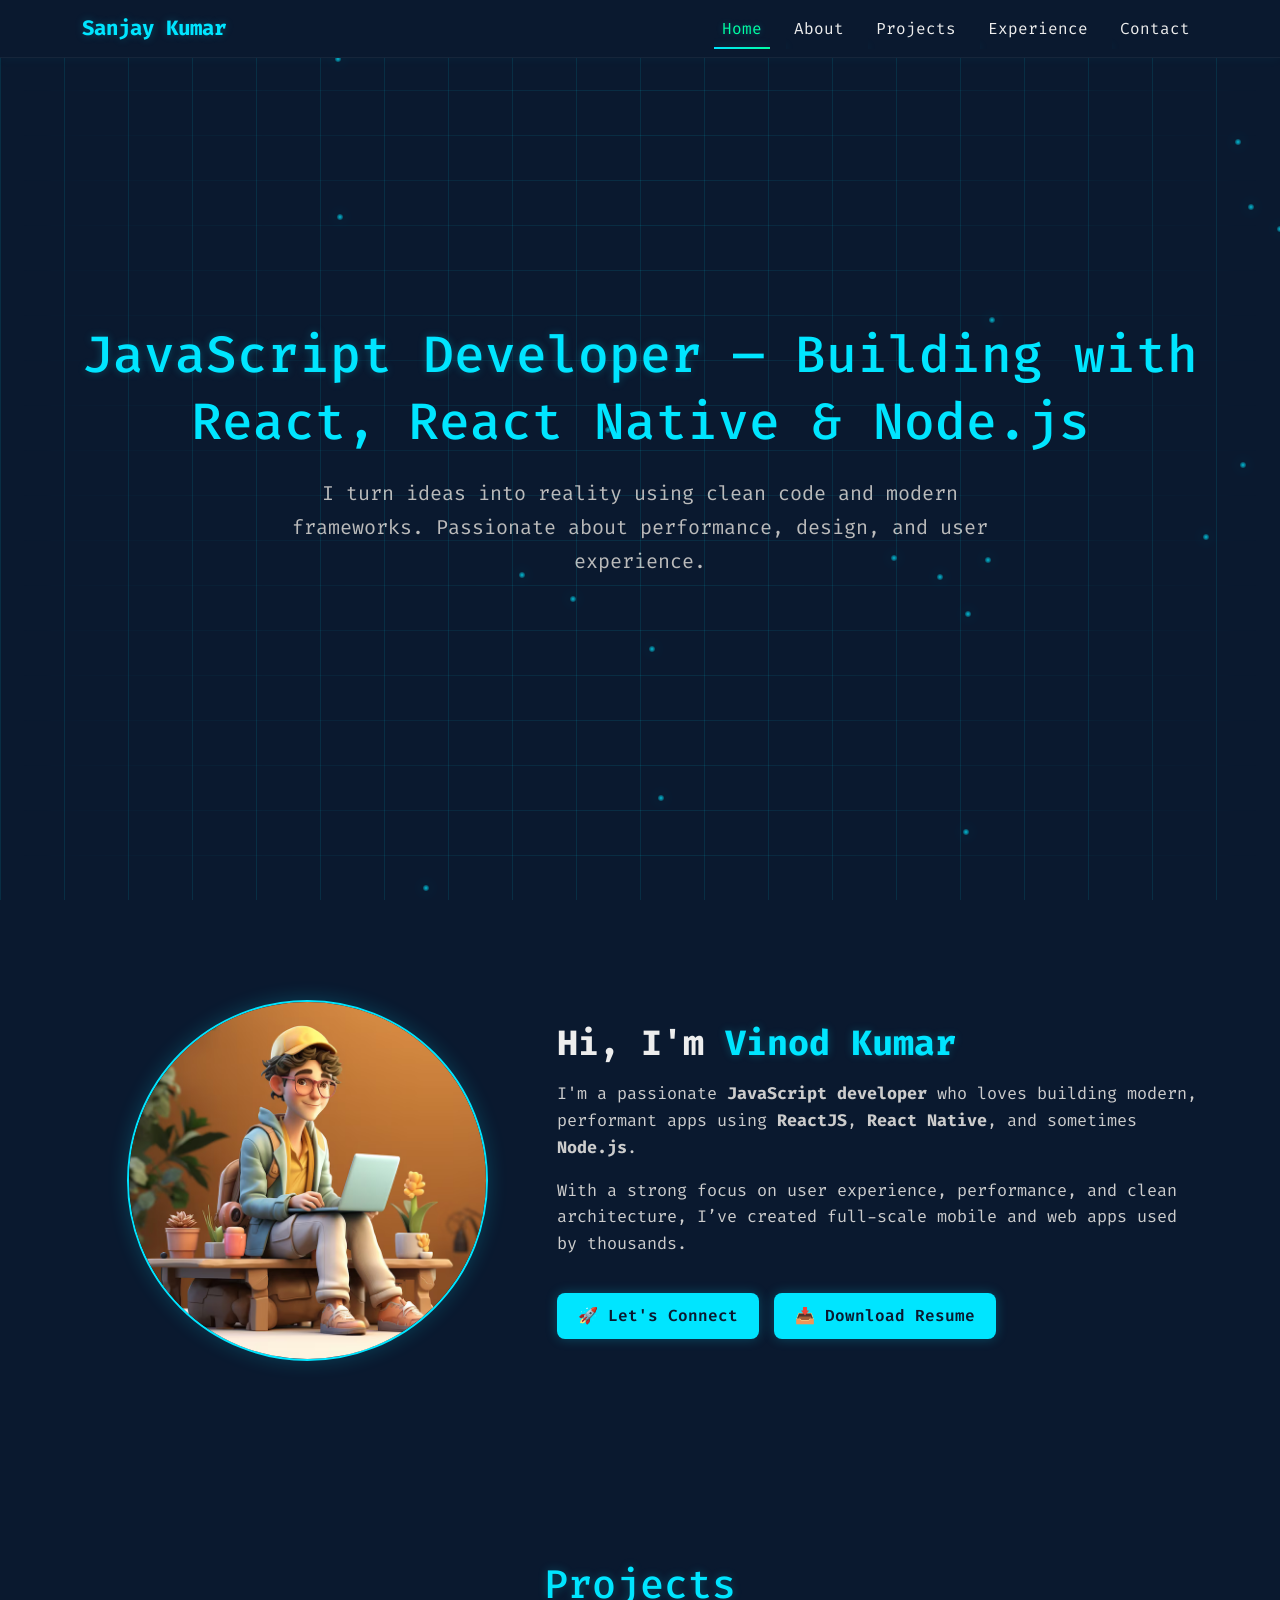
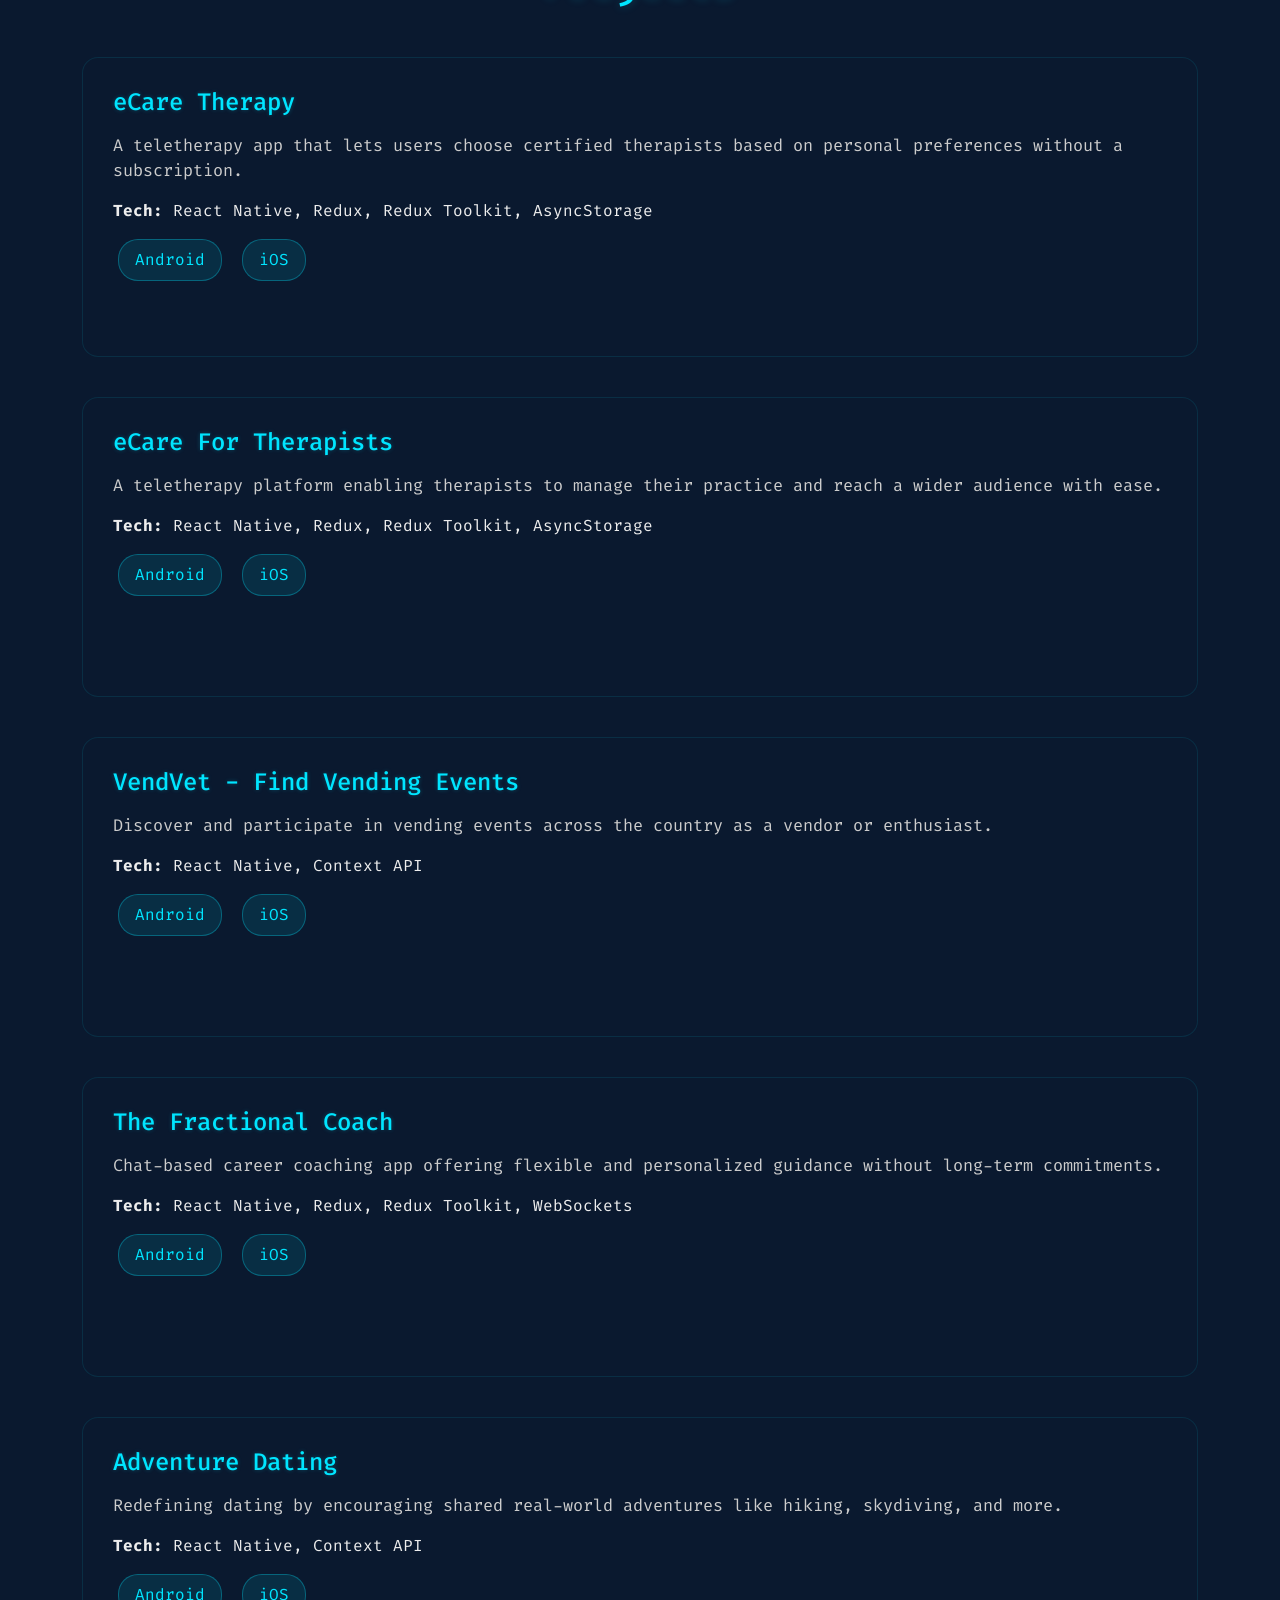
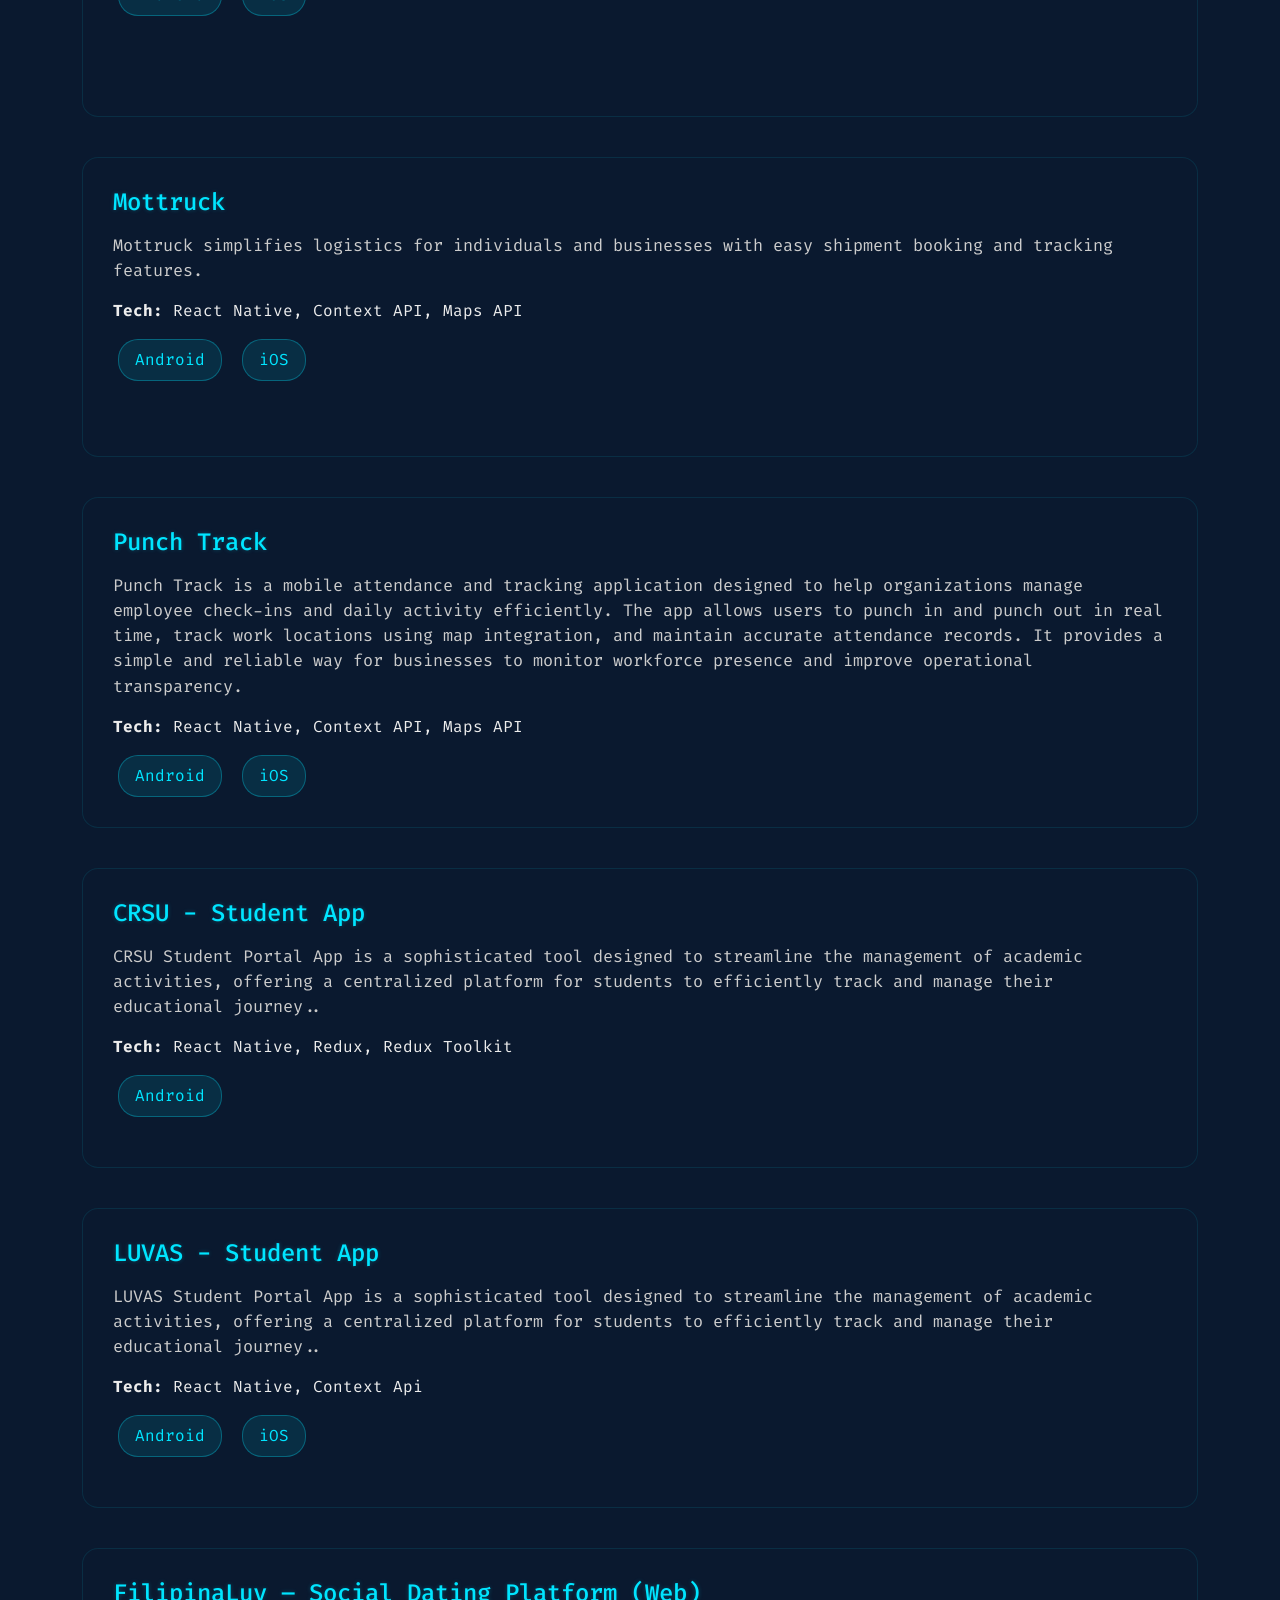
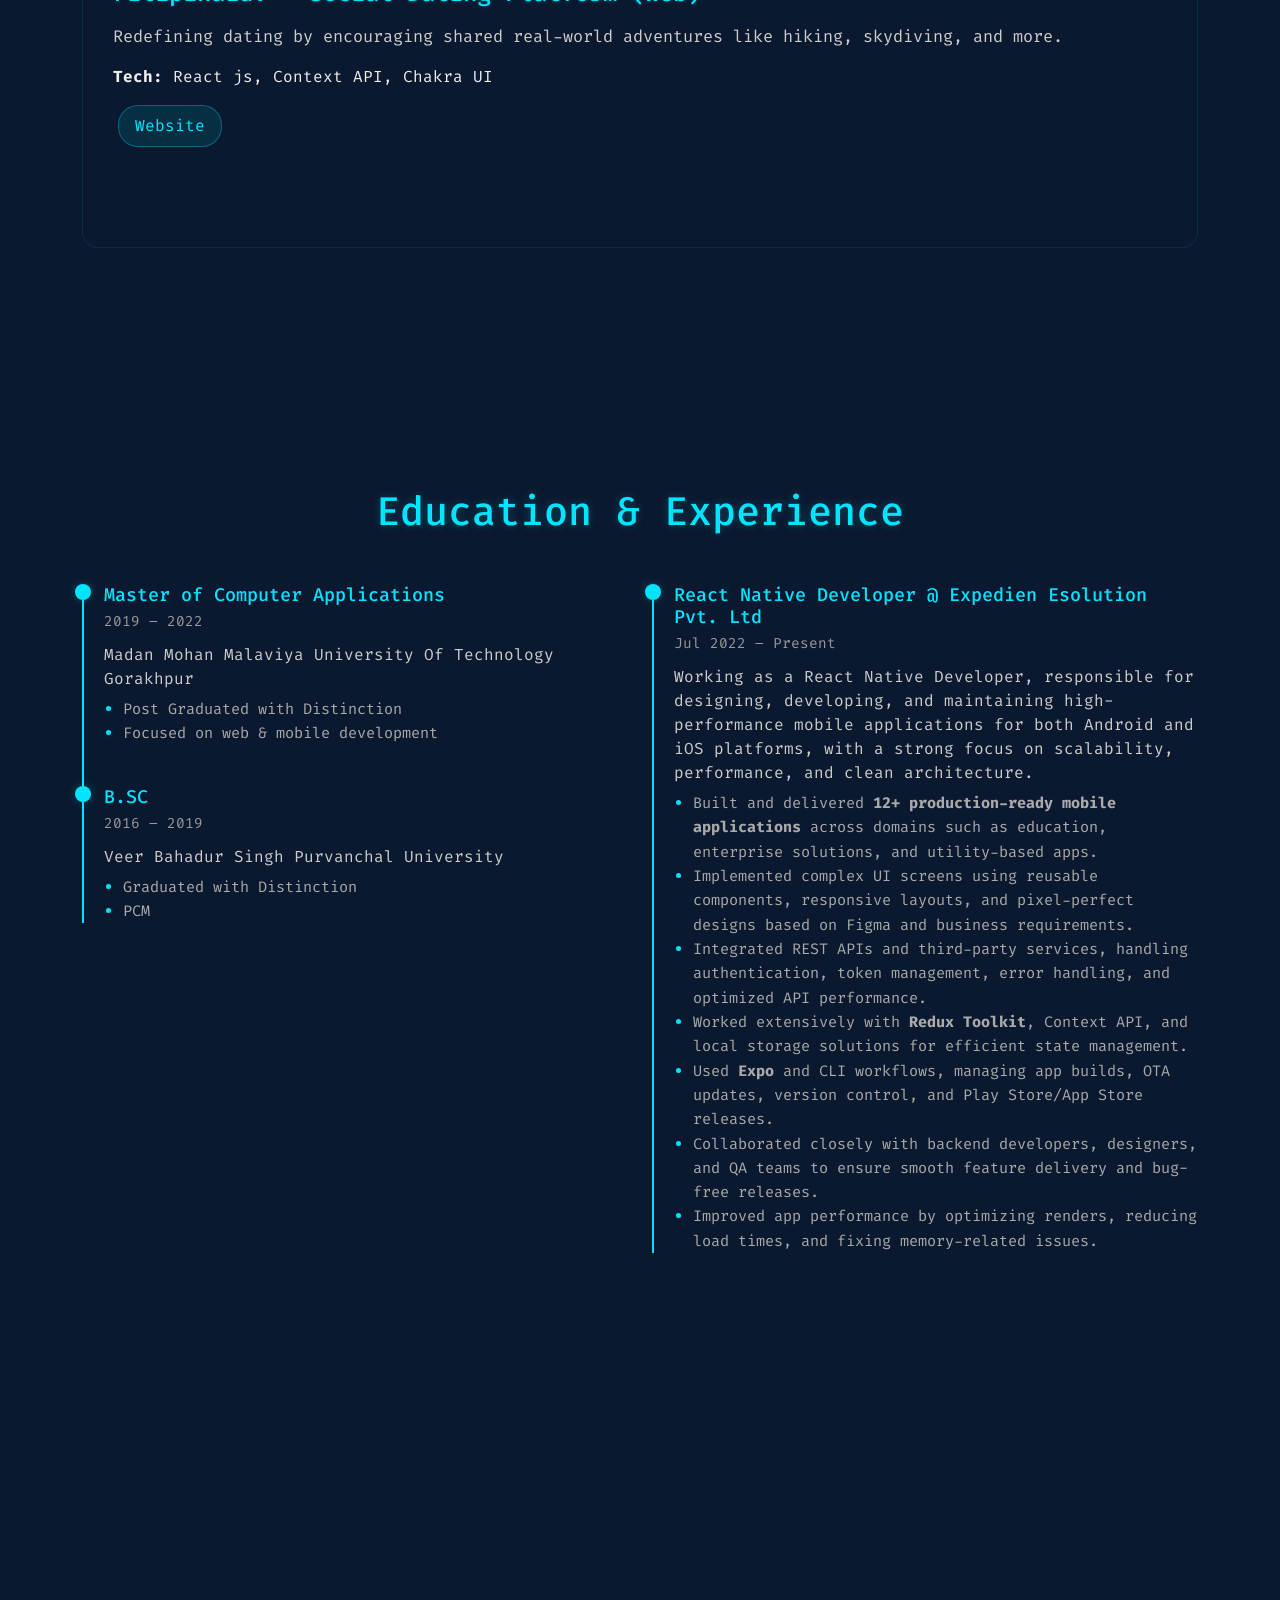
==== index-1.html @ 2fcaf702 "First Push" ====
<!DOCTYPE html>
<html lang="en">
  <head>
    <meta charset="UTF-8" />
    <meta name="viewport" content="width=device-width, initial-scale=1.0" />
    <title>Sanjay Kumar - JavaScript Developer</title>
    <link
      href="https://fonts.googleapis.com/css2?family=Fira+Code:wght@400;500;700&display=swap"
      rel="stylesheet"
    />
    <link
      rel="stylesheet"
      href="https://cdn.jsdelivr.net/npm/bootstrap-icons@1.10.5/font/bootstrap-icons.css"
    />

    <link
    href="https://cdn.jsdelivr.net/npm/bootstrap@5.3.7/dist/css/bootstrap.min.css"
    rel="stylesheet" " />
    <link rel="stylesheet" href="app.css" />
  </head>
  <body>
    <nav class="navbar fixed-top navbar-expand-lg custom-navbar">
      <div class="container">
        <a class="navbar-brand text-primary-glow" href="#home">Sanjay Kumar</a>
        <button
          class="navbar-toggler"
          type="button"
          data-bs-toggle="collapse"
          data-bs-target="#websiteNavigation"
          aria-controls="websiteNavigation"
          aria-expanded="false"
          aria-label="Toggle navigation"
        >
          <span class="navbar-toggler-icon"></span>
        </button>
        <div class="collapse navbar-collapse" id="websiteNavigation">
          <ul class="navbar-nav ms-auto mb-2 mb-lg-0">
            <li class="nav-item">
              <a class="nav-link active" href="#home">Home</a>
            </li>
            <li class="nav-item">
              <a class="nav-link" href="#about">About</a>
            </li>
            <li class="nav-item">
              <a class="nav-link" href="#projects">Projects</a>
            </li>
            <li class="nav-item">
              <a class="nav-link" href="#experience">Experience</a>
            </li>
            <li class="nav-item">
              <a class="nav-link" href="#contact">Contact</a>
            </li>
          </ul>
        </div>
      </div>
    </nav>

    <!-- Hero Section -->
    <section class="heroSection animate-on-scroll" id="home">
      <div class="container text-center">
        <h1>
          <span class="highlight glow-on-hover">JavaScript Developer</span> —
          Building with React, React Native & Node.js
        </h1>
        <p class="animate-on-scroll">
          I turn ideas into reality using clean code and modern frameworks.
          Passionate about performance, design, and user experience.
        </p>
      </div>
    </section>

    <section class="aboutSection animate-on-scroll" id="about">
      <div class="container">
        <div class="row align-items-center">
          <!-- Left: Image -->
          <div class="col-md-5 mb-4 mb-md-0">
            <div class="about-img-wrapper">
              <img
                src="assets/aboutPic.png"
                alt="Mohd Suhel"
                class="about-img glow-on-hover"
              />
            </div>
          </div>

          <!-- Right: Bio -->
          <div class="col-md-7">
            <h2 class="about-heading animate-on-scroll">
              Hi, I'm <span class="highlight glow-on-hover">Vinod Kumar</span>
            </h2>
            <p class="about-text animate-on-scroll">
              I'm a passionate <strong>JavaScript developer</strong> who loves
              building modern, performant apps using <strong>ReactJS</strong>,
              <strong>React Native</strong>, and sometimes
              <strong>Node.js</strong>.
            </p>
            <p class="about-text">
              With a strong focus on user experience, performance, and clean
              architecture, I’ve created full-scale mobile and web apps used by
              thousands.
            </p>
            <div class="about-buttons">
              <a
                href="https://www.linkedin.com/in/sanjay-kumar-3ab6321aa/"
                target="_blank"
                class="btn about-btn glow-on-hover"
                >🚀 Let's Connect</a
              >
              <a
                href="#"
                id="downloadResumeBtn"
                class="btn about-btn glow-on-hover"
                >📥 Download Resume</a
              >
            </div>
          </div>
        </div>
      </div>
    </section>

    <section class="projectSection animate-on-scroll" id="projects">
      <div class="container">
        <h2 class="section-title text-center mb-5 animate-on-scroll">
          Projects
        </h2>
        <div class="stack-container" id="projectCardsContainer">
          <!-- sdfds -->
        </div>
      </div>
    </section>

    <section class="careerSection animate-on-scroll" id="experience">
      <div class="container">
        <h2 class="section-title text-center animate-on-scroll">
          Education & Experience
        </h2>
        <div class="row">
          <!-- Education Timeline -->
          <div class="col-md-6">
            <!-- <h4 class="sub-heading">Education</h4> -->
            <div class="timeline">
              <div class="timeline-item animate-on-scroll">
                <div class="timeline-dot"></div>
                <div class="timeline-content">
                  <h5>Master of Computer Applications</h5>
                  <span class="timeline-date">2019 – 2022</span>
                  <p>Madan Mohan Malaviya University Of Technology Gorakhpur </p>
                  <ul>
                    <li>Post Graduated with Distinction</li>
                    <li>Focused on web & mobile development</li>
                  </ul>
                </div>
              </div>

              <div class="timeline-item animate-on-scroll">
                <div class="timeline-dot"></div>
                <div class="timeline-content">
                  <h5>B.SC</h5>
                  <span class="timeline-date">2016 – 2019</span>
                  <p>Veer Bahadur Singh Purvanchal University  </p>
                  <ul>
                     <li>Graduated with Distinction</li>
                    <li>PCM</li>
                  </ul>
                </div>
              </div>
            </div>
          </div>

          <!-- Experience Timeline -->
          <div class="col-md-6 mt-5 mt-md-0">
            <!-- <h4 class="sub-heading">Experience</h4> -->
            <div class="timeline">
         <div class="timeline-item animate-on-scroll">
         <div class="timeline-dot"></div>
         <div class="timeline-content">
          <h5>React Native Developer @ Expedien Esolution Pvt. Ltd</h5>
          <span class="timeline-date">Jul 2022 – Present</span>

         <p>
        Working as a React Native Developer, responsible for designing,
        developing, and maintaining high-performance mobile applications
        for both Android and iOS platforms, with a strong focus on scalability,
        performance, and clean architecture.
      </p>

      <ul>
        <li>
          Built and delivered <strong>12+ production-ready mobile applications</strong>
          across domains such as education, enterprise solutions, and utility-based apps.
        </li>
        <li>
          Implemented complex UI screens using reusable components, responsive layouts,
          and pixel-perfect designs based on Figma and business requirements.
        </li>
        <li>
          Integrated REST APIs and third-party services, handling authentication,
          token management, error handling, and optimized API performance.
        </li>
        <li>
          Worked extensively with <strong>Redux Toolkit</strong>, Context API,
          and local storage solutions for efficient state management.
        </li>
        <li>
          Used <strong>Expo</strong> and CLI workflows, managing app builds,
          OTA updates, version control, and Play Store/App Store releases.
        </li>
        <li>
          Collaborated closely with backend developers, designers, and QA teams
          to ensure smooth feature delivery and bug-free releases.
        </li>
        <li>
          Improved app performance by optimizing renders, reducing load times,
          and fixing memory-related issues.
        </li>
      </ul>
    </div>
  </div>
</div>

            </div>
          </div>
        </div>
      </div>
    </section>

    <section class="contactSection animate-on-scroll" id="contact">
      <div class="container text-center">
        <h2 class="section-title animate-on-scroll">Let's Connect</h2>
        <p class="contact-subtext animate-on-scroll">
          Whether you have an idea, a project, or just want to say hello,
          <br />I'm always open to meaningful conversations.
        </p>

        <a
          href="mailto:itssuhelcontact@gmail.com"
          class="contact-email animate-on-scroll glow-on-hover"
          >📧 sanjubabu9419@gmail.com</a
        >

        <div class="contact-buttons mt-4 animate-on-scroll">
          <a href="#" id="downloadResumeBtn2" class="btn contact-btn glow-on-hover">📥 Download Resume</a>
        </div>

        <div class="contact-links mt-4 animate-on-scroll">
          <a
            href="https://github.com/SanjayKumar515"
            target="_blank"
            class="contact-icon"
          >
            <i class="bi bi-github"></i>
          </a>
          <a
            href="https://www.linkedin.com/in/sanjay-kumar-3ab6321aa/"
            target="_blank"
            class="contact-icon"
          >
            <i class="bi bi-linkedin"></i>
          </a>
        </div>
      </div>
    </section>

    <!-- Modal Drawer -->
    <div
      class="modal fade"
      id="projectModal"
      tabindex="-1"
      aria-labelledby="projectModalLabel"
      aria-hidden="true"
    >
      <div
        class="modal-dialog modal-dialog-slide modal-dialog-end modal-fullscreen-sm-down"
      >
        <div class="modal-content custom-modal-content">
          <div class="modal-header border-0">
            <h5 class="modal-title" id="projectModalLabel">
              Quizzy – Quiz App
            </h5>
            <button
              type="button"
              class="btn-close btn-close-white"
              data-bs-dismiss="modal"
              aria-label="Close"
            ></button>
          </div>
          <div class="modal-body">
            <img
              src="https://picsum.photos/id/237/420/800"
              alt="Quizzy App Screenshot"
              class="img-fluid rounded mb-3"
            />
            <p>
              <strong>Description:</strong> Quizzy is a React Native quiz app
              with category filters, scoring logic, and smooth animations.
            </p>
            <p><strong>Tech Stack:</strong> React Native, Redux, Expo</p>
            <p>
              <strong>Why This Stack?</strong><br />
              React Native allows fast, cross-platform development. Redux was
              used for centralized state management, and Expo simplified
              deployment.
            </p>
            <div class="store-links">
              <a href="#" class="btn store-btn me-2" target="_blank"
                >📱 Play Store</a
              >
              <a href="#" class="btn store-btn" target="_blank">🍏 App Store</a>
            </div>
          </div>
        </div>
      </div>
    </div>

    <script src="https://cdn.jsdelivr.net/npm/bootstrap@5.3.7/dist/js/bootstrap.bundle.min.js"></script>
    <script src="./assets/projects.js"></script>
    <script src="app.js"></script>
  </body>
</html>
---- app.css ----
:root {
  --background: #0a192f;
  --foreground: #ededed;
  --primary: #00e5ff;
  --primary-hover: #00ffa3;
  --secondary: #ff4081;
  --text-muted: #9ca3af;
  --primary-glow: rgba(0, 229, 255, 0.25);
}

* {
  margin: 0;
  padding: 0;
  box-sizing: border-box;
}

button,
button:focus {
  outline: none !important;
  box-shadow: none !important;
}

body {
  font-family: "Fira Code", monospace;
  background-color: var(--background);
  color: var(--primary);
  overflow-x: hidden;
}

/* Animation Classes */
.animate-on-scroll {
  opacity: 0;
  transform: translateY(50px);
  transition: all 0.8s cubic-bezier(0.4, 0, 0.2, 1);
}

.animate-on-scroll.animate-in {
  opacity: 1;
  transform: translateY(0);
}

/* Floating Particles */
.particle-container {
  position: fixed;
  top: 0;
  left: 0;
  width: 100%;
  height: 100%;
  pointer-events: none;
  z-index: 1;
}

.floating-particle {
  position: absolute;
  width: 4px;
  height: 4px;
  background: var(--primary);
  border-radius: 50%;
  box-shadow: 0 0 10px var(--primary-glow);
  animation: float 15s infinite linear;
  opacity: 0.6;
}

@keyframes float {
  0% {
    transform: translateY(100vh) rotate(0deg);
    opacity: 0;
  }
  10% {
    opacity: 0.6;
  }
  90% {
    opacity: 0.6;
  }
  100% {
    transform: translateY(-100px) rotate(360deg);
    opacity: 0;
  }
}

/* Cursor Trail Effect */
.cursor-trail {
  position: fixed;
  width: 8px;
  height: 8px;
  background: var(--primary);
  border-radius: 50%;
  pointer-events: none;
  z-index: 9999;
  mix-blend-mode: screen;
  animation: trailFade 0.1s ease-out;
}

@keyframes trailFade {
  0% {
    opacity: 1;
    transform: scale(1);
  }
  100% {
    opacity: 0;
    transform: scale(0.1);
  }
}

/* Ripple Effect */
.ripple {
  position: absolute;
  border-radius: 50%;
  background: rgba(0, 229, 255, 0.3);
  transform: scale(0);
  animation: ripple-animation 0.6s linear;
  pointer-events: none;
}

@keyframes ripple-animation {
  to {
    transform: scale(4);
    opacity: 0;
  }
}

/* Enhanced Hover Effects */
.project-card-glass {
  transition: all 0.3s cubic-bezier(0.4, 0, 0.2, 1);
  position: relative;
  overflow: hidden;
}

.project-card-glass::before {
  content: "";
  position: absolute;
  top: 0;
  left: -100%;
  width: 100%;
  height: 100%;
  background: linear-gradient(
    90deg,
    transparent,
    rgba(0, 229, 255, 0.1),
    transparent
  );
  transition: left 0.5s;
}

.project-card-glass:hover::before {
  left: 100%;
}

.project-link {
  position: relative;
  transition: all 0.3s ease;
  text-decoration: none;
  color: var(--primary);
  padding: 8px 16px;
  border-radius: 20px;
  background: rgba(0, 229, 255, 0.1);
  border: 1px solid rgba(0, 229, 255, 0.3);
  margin: 0 5px;
  display: inline-block;
}

.project-link:hover {
  background: rgba(0, 229, 255, 0.2);
  border-color: var(--primary);
  transform: translateY(-2px);
  box-shadow: 0 5px 15px rgba(0, 229, 255, 0.3);
  color: var(--primary-hover);
}

/* Typing Animation */
.typing-animation {
  overflow: hidden;
  border-right: 2px solid var(--primary);
  white-space: nowrap;
  animation: typing 3s steps(40, end), blink-caret 0.75s step-end infinite;
}

@keyframes typing {
  from {
    width: 0;
  }
  to {
    width: 100%;
  }
}

@keyframes blink-caret {
  from,
  to {
    border-color: transparent;
  }
  50% {
    border-color: var(--primary);
  }
}

/* Parallax Sections */
.heroSection {
  transition: transform 0.1s ease-out;
}

/* Enhanced Navigation */
.custom-navbar .navbar-nav .nav-link {
  position: relative;
  overflow: hidden;
}

.custom-navbar .navbar-nav .nav-link::after {
  content: "";
  position: absolute;
  bottom: 0;
  left: -100%;
  width: 100%;
  height: 2px;
  background: var(--primary);
  transition: left 0.3s ease;
}

.custom-navbar .navbar-nav .nav-link:hover::after,
.custom-navbar .navbar-nav .nav-link.active::after {
  left: 0;
}

/* Enhanced Buttons */
.btn {
  position: relative;
  overflow: hidden;
  transition: all 0.3s ease;
}

.btn:hover {
  transform: translateY(-2px);
  box-shadow: 0 10px 20px rgba(0, 229, 255, 0.3);
}

/* Scroll-triggered animations for sections */
section {
  opacity: 0;
  transform: translateY(30px);
  transition: all 0.8s cubic-bezier(0.4, 0, 0.2, 1);
}

section.animate-in {
  opacity: 1;
  transform: translateY(0);
}

/* Enhanced Timeline Animations */
.timeline-item {
  opacity: 0;
  transform: translateX(-50px);
  transition: all 0.6s ease;
}

.timeline-item.animate-in {
  opacity: 1;
  transform: translateX(0);
}

.timeline-item:nth-child(even) {
  transform: translateX(50px);
}

.timeline-item:nth-child(even).animate-in {
  transform: translateX(0);
}

/* Floating Animation for Cards */
.stack-card {
  animation: float-card 6s ease-in-out infinite;
}

@keyframes float-card {
  0%,
  100% {
    transform: translateY(0px);
  }
  50% {
    transform: translateY(-10px);
  }
}

/* Glow Effects */
.glow-on-hover {
  transition: all 0.3s ease;
}

.glow-on-hover:hover {
  box-shadow: 0 0 20px var(--primary-glow);
  text-shadow: 0 0 10px var(--primary);
}

/* Pulse Animation */
.pulse {
  animation: pulse 2s infinite;
}

@keyframes pulse {
  0% {
    box-shadow: 0 0 0 0 rgba(0, 229, 255, 0.7);
  }
  70% {
    box-shadow: 0 0 0 10px rgba(0, 229, 255, 0);
  }
  100% {
    box-shadow: 0 0 0 0 rgba(0, 229, 255, 0);
  }
}

/* Shake Animation */
.shake {
  animation: shake 0.5s ease-in-out;
}

@keyframes shake {
  0%,
  100% {
    transform: translateX(0);
  }
  25% {
    transform: translateX(-5px);
  }
  75% {
    transform: translateX(5px);
  }
}

/* Bounce Animation */
.bounce {
  animation: bounce 1s ease-in-out;
}

@keyframes bounce {
  0%,
  20%,
  50%,
  80%,
  100% {
    transform: translateY(0);
  }
  40% {
    transform: translateY(-10px);
  }
  60% {
    transform: translateY(-5px);
  }
}

/* Enhanced About Section */
.about-img {
  transition: all 0.3s ease;
  position: relative;
}

.about-img:hover {
  transform: scale(1.05) rotate(2deg);
  box-shadow: 0 20px 40px rgba(0, 229, 255, 0.3);
}

.about-img::after {
  content: "";
  position: absolute;
  top: 0;
  left: 0;
  right: 0;
  bottom: 0;
  background: linear-gradient(
    45deg,
    transparent,
    rgba(0, 229, 255, 0.1),
    transparent
  );
  opacity: 0;
  transition: opacity 0.3s ease;
}

.about-img:hover::after {
  opacity: 1;
}

/* Enhanced Contact Section */
.contact-icon {
  transition: all 0.3s ease;
  position: relative;
}

.contact-icon:hover {
  transform: scale(1.2) rotate(10deg);
  color: var(--primary-hover);
}

.contact-icon::before {
  content: "";
  position: absolute;
  top: 50%;
  left: 50%;
  width: 0;
  height: 0;
  background: var(--primary-glow);
  border-radius: 50%;
  transform: translate(-50%, -50%);
  transition: all 0.3s ease;
  z-index: -1;
}

.contact-icon:hover::before {
  width: 100%;
  height: 100%;
}

/* Responsive Animations */
@media (max-width: 768px) {
  .floating-particle {
    display: none;
  }

  .cursor-trail {
    display: none;
  }

  .heroSection {
    transform: none !important;
  }
}

.custom-navbar {
  background-color: var(--background);
  border-bottom: 1px solid rgba(255, 255, 255, 0.05);
  box-shadow: 0 0 12px rgba(0, 229, 255, 0.05);
  font-family: "Fira Code", monospace;
  transition: background-color 0.3s ease;
}

.custom-navbar .navbar-brand {
  color: var(--primary);
  font-weight: bold;
  font-size: 1.3rem;
  text-shadow: 0 0 8px var(--primary-glow);
}

.custom-navbar .navbar-nav .nav-link {
  color: var(--foreground);
  margin-left: 1rem;
  transition: color 0.2s ease, text-shadow 0.2s ease;
}

.custom-navbar .navbar-nav .nav-link:hover,
.custom-navbar .navbar-nav .nav-link.active {
  color: var(--primary-hover);
  text-shadow: 0 0 6px var(--primary-glow);
}

.navbar-toggler {
  border: none;
  filter: brightness(1.2);
}

.heroSection {
  padding: 100px 20px;
  background-color: var(--background);
  display: flex;
  align-items: center;
  justify-content: center;
  text-align: center;
  min-height: 100vh;
}

.heroSection h1 {
  font-size: 2.5rem;
  margin-bottom: 20px;
  line-height: 1.3;
}

.heroSection p {
  max-width: 720px;
  margin: 0 auto;
  color: #bbbbbb;
  font-size: 1.125rem;
  line-height: 1.7;
}

.highlight {
  color: var(--primary);
  text-shadow: 0 0 8px var(--primary-glow);
}

@media (min-width: 768px) {
  .heroSection h1 {
    font-size: 3.2rem;
  }

  .heroSection p {
    font-size: 1.25rem;
  }
}
.aboutSection {
  background-color: var(--background);
  padding: 100px 0;
  color: var(--foreground);
}

.about-img-wrapper {
  text-align: center;
}

.about-img {
  width: 100%;
  max-width: 80%;
  border-radius: 50%;
  border: 2px solid var(--primary);
  box-shadow: 0 0 20px rgba(0, 229, 255, 0.2);
  transition: transform 0.3s ease;
}

.about-img:hover {
  transform: scale(1.05);
}

.about-heading {
  font-size: 2.2rem;
  font-weight: 700;
  color: var(--foreground);
  margin-bottom: 1rem;
}

.highlight {
  color: var(--primary);
  text-shadow: 0 0 8px var(--primary-glow);
}

.about-text {
  font-size: 1.05rem;
  color: #cccccc;
  line-height: 1.6;
  margin-bottom: 1rem;
}

.about-btn {
  display: inline-block;
  margin-top: 1rem;
  padding: 10px 20px;
  font-weight: 600;
  background-color: var(--primary);
  color: var(--background);
  border-radius: 8px;
  box-shadow: 0 0 12px var(--primary-glow);
  transition: all 0.3s ease;
  text-decoration: none;
}

.about-btn:hover {
  background-color: var(--primary-hover);
  box-shadow: 0 0 20px var(--primary-glow);
  transform: translateY(-2px);
}

.about-buttons {
  display: flex;
  gap: 15px;
  margin-top: 20px;
  flex-wrap: wrap;
}
.projectSection {
  background-color: var(--background);
  padding: 100px 0;
  color: var(--foreground);
}

.section-title {
  font-size: 2.5rem;
  margin-bottom: 3rem;
  color: var(--primary);
  text-shadow: 0 0 10px var(--primary-glow);
}

/* Glass-style Card */
.project-card-glass {
  background: rgba(255, 255, 255, 0.05);
  border: 1px solid rgba(0, 229, 255, 0.1);
  border-radius: 16px;
  backdrop-filter: blur(12px);
  overflow: hidden;
  transition: all 0.3s ease;
  height: auto;
  min-height: 300px;
}

.project-img {
  width: 100%;
  height: 180px;
  object-fit: cover;
  border-bottom: 1px solid rgba(0, 229, 255, 0.1);
}

.project-body {
  padding: 20px;
}

.project-title {
  font-size: 1.2rem;
  color: var(--primary);
  margin-bottom: 0.5rem;
  text-shadow: 0 0 4px var(--primary-glow);
}

.project-desc {
  font-size: 0.95rem;
  color: #ccc;
  margin-bottom: 1rem;
}

.tech-stack {
  margin-bottom: 1rem;
}

.tech-stack span {
  display: inline-block;
  background: rgba(0, 229, 255, 0.15);
  color: var(--primary);
  font-size: 0.8rem;
  padding: 4px 10px;
  margin: 3px 5px 0 0;
  border-radius: 6px;
  text-shadow: 0 0 4px var(--primary-glow);
}

/* Button */
.project-btn {
  display: inline-block;
  padding: 8px 18px;
  background-color: var(--primary);
  color: var(--background);
  font-weight: 600;
  border-radius: 8px;
  box-shadow: 0 0 10px var(--primary-glow);
  transition: all 0.2s ease;
  text-decoration: none;
}

.project-btn:hover {
  background-color: var(--primary-hover);
  transform: translateY(-2px);
  text-shadow: 0 0 6px var(--primary-glow);
}
.contactSection {
  background-color: var(--background);
  padding: 100px 0;
  color: var(--foreground);
  text-align: center;
}

.contact-subtext {
  font-size: 1.1rem;
  color: var(--text-muted);
  max-width: 600px;
  margin: 0 auto 2rem;
  line-height: 1.6;
}

.contact-email {
  font-size: 1.1rem;
  font-weight: 600;
  color: var(--primary);
  text-decoration: none;
  display: inline-block;
  padding: 10px 18px;
  border: 2px solid var(--primary);
  border-radius: 10px;
  text-shadow: 0 0 6px var(--primary-glow);
  box-shadow: 0 0 12px rgba(0, 229, 255, 0.15);
  transition: all 0.3s ease;
}

.contact-email:hover {
  background-color: var(--primary);
  color: var(--background);
  box-shadow: 0 0 16px var(--primary-glow);
}

.contact-buttons {
  display: flex;
  justify-content: center;
  gap: 15px;
  flex-wrap: wrap;
}

.contact-btn {
  display: inline-block;
  padding: 10px 20px;
  font-weight: 600;
  background-color: var(--primary);
  color: var(--background);
  border-radius: 8px;
  box-shadow: 0 0 12px var(--primary-glow);
  transition: all 0.3s ease;
  text-decoration: none;
  border: none;
  cursor: pointer;
}

.contact-btn:hover {
  background-color: var(--primary-hover);
  box-shadow: 0 0 20px var(--primary-glow);
  transform: translateY(-2px);
  color: var(--background);
}

.contact-links {
  margin-top: 1.5rem;
}

.contact-icon {
  font-size: 1.8rem;
  color: var(--primary);
  margin: 0 12px;
  transition: transform 0.3s ease, color 0.3s ease;
}

.contact-icon:hover {
  transform: scale(1.2);
  color: var(--primary-hover);
}

/* === Modal Drawer (Right-Aligned, Full Height) === */
.modal-dialog-end {
  position: fixed;
  top: 0;
  right: 0;
  margin: 0;
  height: 100%;
  width: 30%;
  max-width: 100%;
  transform: translateX(100%);
  transition: transform 0.3s ease-in-out;
  pointer-events: none;
}

.modal.show .modal-dialog-end {
  transform: translateX(0);
  pointer-events: auto;
}

/* === Modal Content Styling === */
.custom-modal-content {
  background-color: var(--background);
  color: var(--foreground);
  height: 100%;
  border-left: 1px solid rgba(0, 229, 255, 0.1);
  padding: 1.5rem;
  box-shadow: -10px 0 30px rgba(0, 229, 255, 0.1);
  overflow-y: auto;
  border-radius: 0;
}

.modal-header .modal-title {
  color: var(--primary);
  font-size: 1.5rem;
  text-shadow: 0 0 6px var(--primary-glow);
}

.btn-close-white {
  filter: invert(1);
}

/* Store Buttons */
.store-links .store-btn {
  background-color: var(--primary);
  color: var(--background);
  font-weight: 500;
  border-radius: 6px;
  box-shadow: 0 0 10px var(--primary-glow);
  transition: all 0.2s ease;
}

.store-links .store-btn:hover {
  background-color: var(--primary-hover);
  text-shadow: 0 0 6px var(--primary-glow);
}

/* === Responsive: Full Width on Small Devices === */
@media (max-width: 768px) {
  .modal-dialog-end {
    width: 100% !important;
    left: 0;
    right: 0;
    transform: translateY(100%);
  }

  .modal.show .modal-dialog-end {
    transform: translateY(0);
  }

  .custom-modal-content {
    border-left: none;
    border-top: 1px solid rgba(0, 229, 255, 0.1);
    box-shadow: 0 -10px 30px rgba(0, 229, 255, 0.1);
  }
  .project-card-glass {
    max-width: 100% !important;
  }
  .stack-card {
    position: relative !important;
    height: 100% !important;
    top: 0 !important;
    margin-bottom: 20px !important;
  }
  .projectSection,
  .careerSection,
  .aboutSection,
  .contactSection,
  .heroSection {
    padding: 50px 0 !important;
  }
  #websiteNavigation {
    width: 100%;
    height: 100vh;
  }
  .custom-navbar .navbar-nav .nav-link {
    font-size: 30px !important;
    margin-left: 0 !important;
    text-align: center;
    padding: 16px 0;
    font-weight: 800;
  }
}

.careerSection {
  background-color: var(--background);
  padding: 100px 0;
  color: var(--foreground);
}

.section-title {
  font-size: 2.5rem;
  color: var(--primary);
  text-shadow: 0 0 10px var(--primary-glow);
  margin-bottom: 3rem;
}

.sub-heading {
  font-size: 1.5rem;
  margin-bottom: 1.5rem;
  color: var(--primary);
  text-shadow: 0 0 6px var(--primary-glow);
}

/* Timeline Shared Styles */
.timeline {
  position: sticky;
  top: 120px;
  border-left: 2px solid var(--primary);
  padding-left: 20px;
}

.timeline-item {
  position: relative;
  margin-bottom: 2.5rem;
}

.timeline-dot {
  position: absolute;
  left: -29px;
  top: 0;
  width: 16px;
  height: 16px;
  background-color: var(--primary);
  border-radius: 50%;
  box-shadow: 0 0 10px var(--primary-glow);
}

.timeline-content h5 {
  font-size: 1.15rem;
  color: var(--primary);
  margin-bottom: 5px;
}

.timeline-date {
  font-size: 0.9rem;
  color: #999;
  margin-bottom: 10px;
  display: block;
}

.timeline-content p {
  color: #ccc;
  font-size: 1rem;
  margin-bottom: 0.4rem;
}

.timeline-content ul {
  padding-left: 1.2rem;
  font-size: 0.95rem;
  color: #aaa;
  line-height: 1.6;
}

.timeline-content ul li::marker {
  color: var(--primary);
}

/* Responsive */
@media (max-width: 768px) {
  .sub-heading {
    text-align: center;
    margin-top: 2rem;
  }

  .timeline {
    border-left: none;
    padding-left: 0;
  }

  .timeline-dot {
    display: none;
  }

  .timeline-item {
    padding-left: 0;
  }

  .timeline-content {
    border-left: 3px solid var(--primary);
    padding-left: 1rem;
    margin-bottom: 2rem;
  }
}
.stack-container {
  position: relative;
  /* height: 200vh; ensures scroll space for the stack effect */
}

.stack-card {
  position: sticky;
  top: 100px;
  min-height: 200px;
  height: auto;
  display: flex;
  align-items: center;
  justify-content: center;
  z-index: 1;
  transition: transform 0.3s ease;
  margin-bottom: 40px;
}

.project-card-glass {
  background: var(--background);
  border: 1px solid rgba(0, 229, 255, 0.1);
  border-radius: 16px;
  backdrop-filter: blur(12px);
  width: 100%;
  max-width: 100%;
  padding: 30px;
  color: var(--foreground);
  height: auto;
}

.project-title {
  font-size: 1.5rem;
  color: var(--primary);
  margin-bottom: 1rem;
}

.project-desc {
  color: #ccc;
  font-size: 1.05rem;
}

/* Interactive Background Grid */
.grid-container {
  position: fixed;
  top: 0;
  left: 0;
  width: 100%;
  height: 100%;
  pointer-events: none;
  z-index: 0;
}

.grid-line {
  position: absolute;
  background: linear-gradient(
    90deg,
    transparent,
    var(--primary-glow),
    transparent
  );
  opacity: 0;
  transition: opacity 0.3s ease;
}

.grid-line-vertical {
  width: 1px;
  height: 100%;
}

.grid-line-horizontal {
  width: 100%;
  height: 1px;
}

/* Enhanced Floating Animation for Cards */
.stack-card {
  animation: float-card 6s ease-in-out infinite;
  transition: all 0.3s cubic-bezier(0.4, 0, 0.2, 1);
}

.stack-card:hover {
  animation-play-state: paused;
  transform: translateY(-15px) scale(1.05);
}

@keyframes float-card {
  0%,
  100% {
    transform: translateY(0px) rotate(0deg);
  }
  25% {
    transform: translateY(-8px) rotate(1deg);
  }
  50% {
    transform: translateY(-10px) rotate(0deg);
  }
  75% {
    transform: translateY(-8px) rotate(-1deg);
  }
}

/* Enhanced Project Card Animations */
.project-card-glass {
  transition: all 0.4s cubic-bezier(0.4, 0, 0.2, 1);
  position: relative;
  overflow: hidden;
  transform-style: preserve-3d;
}

.project-card-glass::before {
  content: "";
  position: absolute;
  top: 0;
  left: -100%;
  width: 100%;
  height: 100%;
  background: linear-gradient(
    90deg,
    transparent,
    rgba(0, 229, 255, 0.1),
    transparent
  );
  transition: left 0.6s ease;
  z-index: 1;
}

.project-card-glass:hover::before {
  left: 100%;
}

.project-card-glass:hover {
  transform: translateY(-15px) scale(1.03) rotateY(5deg);
  box-shadow: 0 25px 50px rgba(0, 229, 255, 0.3),
    0 0 0 1px rgba(0, 229, 255, 0.1);
}

/* Enhanced Navigation with 3D effect */
.custom-navbar .navbar-nav .nav-link {
  position: relative;
  overflow: hidden;
  transition: all 0.3s ease;
  transform-style: preserve-3d;
}

.custom-navbar .navbar-nav .nav-link:hover {
  transform: translateY(-2px) rotateX(10deg);
}

.custom-navbar .navbar-nav .nav-link::after {
  content: "";
  position: absolute;
  bottom: 0;
  left: -100%;
  width: 100%;
  height: 2px;
  background: linear-gradient(90deg, var(--primary), var(--primary-hover));
  transition: left 0.3s ease;
  box-shadow: 0 0 10px var(--primary-glow);
}

.custom-navbar .navbar-nav .nav-link:hover::after,
.custom-navbar .navbar-nav .nav-link.active::after {
  left: 0;
}

/* Enhanced Button Animations */
.btn {
  position: relative;
  overflow: hidden;
  transition: all 0.3s ease;
  transform-style: preserve-3d;
}

.btn:hover {
  transform: translateY(-3px) scale(1.05);
  box-shadow: 0 15px 30px rgba(0, 229, 255, 0.4),
    0 0 0 1px rgba(0, 229, 255, 0.2);
}

.btn:active {
  transform: translateY(-1px) scale(1.02);
}

/* Enhanced Timeline Animations */
.timeline-item {
  opacity: 0;
  transform: translateX(-50px) rotateY(15deg);
  transition: all 0.8s cubic-bezier(0.4, 0, 0.2, 1);
  transform-style: preserve-3d;
}

.timeline-item.animate-in {
  opacity: 1;
  transform: translateX(0) rotateY(0deg);
}

.timeline-item:nth-child(even) {
  transform: translateX(50px) rotateY(-15deg);
}

.timeline-item:nth-child(even).animate-in {
  transform: translateX(0) rotateY(0deg);
}

.timeline-item:hover {
  transform: translateY(-5px) scale(1.02);
}

/* Enhanced About Image */
.about-img {
  transition: all 0.4s cubic-bezier(0.4, 0, 0.2, 1);
  position: relative;
  transform-style: preserve-3d;
}

.about-img:hover {
  transform: scale(1.08) rotate(3deg) rotateY(10deg);
  box-shadow: 0 25px 50px rgba(0, 229, 255, 0.4),
    0 0 0 1px rgba(0, 229, 255, 0.2);
}

.about-img::after {
  content: "";
  position: absolute;
  top: 0;
  left: 0;
  right: 0;
  bottom: 0;
  background: linear-gradient(
    45deg,
    transparent,
    rgba(0, 229, 255, 0.1),
    transparent
  );
  opacity: 0;
  transition: opacity 0.4s ease;
  border-radius: inherit;
}

.about-img:hover::after {
  opacity: 1;
}

/* Enhanced Contact Icons */
.contact-icon {
  transition: all 0.4s cubic-bezier(0.4, 0, 0.2, 1);
  position: relative;
  transform-style: preserve-3d;
}

.contact-icon:hover {
  transform: scale(1.3) rotate(15deg) rotateY(20deg);
  color: var(--primary-hover);
}

.contact-icon::before {
  content: "";
  position: absolute;
  top: 50%;
  left: 50%;
  width: 0;
  height: 0;
  background: radial-gradient(circle, var(--primary-glow), transparent);
  border-radius: 50%;
  transform: translate(-50%, -50%);
  transition: all 0.4s ease;
  z-index: -1;
}

.contact-icon:hover::before {
  width: 200%;
  height: 200%;
}

/* Enhanced Scroll Animations */
.animate-on-scroll {
  opacity: 0;
  transform: translateY(60px) rotateX(10deg);
  transition: all 1s cubic-bezier(0.4, 0, 0.2, 1);
  transform-style: preserve-3d;
}

.animate-on-scroll.animate-in {
  opacity: 1;
  transform: translateY(0) rotateX(0deg);
}

/* Enhanced Glow Effects */
.glow-on-hover {
  transition: all 0.3s ease;
  position: relative;
}

.glow-on-hover:hover {
  box-shadow: 0 0 30px var(--primary-glow), 0 0 60px rgba(0, 229, 255, 0.2);
  text-shadow: 0 0 15px var(--primary), 0 0 30px var(--primary-glow);
}

/* Enhanced Pulse Animation */
.pulse {
  animation: enhanced-pulse 1.5s infinite;
}

@keyframes enhanced-pulse {
  0% {
    box-shadow: 0 0 0 0 rgba(0, 229, 255, 0.7);
    transform: scale(1);
  }
  50% {
    box-shadow: 0 0 0 15px rgba(0, 229, 255, 0);
    transform: scale(1.02);
  }
  100% {
    box-shadow: 0 0 0 0 rgba(0, 229, 255, 0);
    transform: scale(1);
  }
}

/* Enhanced Typing Animation */
.typing-animation {
  overflow: hidden;
  border-right: 3px solid var(--primary);
  white-space: nowrap;
  animation: typing 3s steps(40, end), blink-caret 0.75s step-end infinite;
  box-shadow: 0 0 20px var(--primary-glow);
}

@keyframes typing {
  from {
    width: 0;
    opacity: 0;
  }
  to {
    width: 100%;
    opacity: 1;
  }
}

@keyframes blink-caret {
  from,
  to {
    border-color: transparent;
    box-shadow: 0 0 20px transparent;
  }
  50% {
    border-color: var(--primary);
    box-shadow: 0 0 20px var(--primary-glow);
  }
}

/* Enhanced Floating Particles */
.floating-particle {
  position: absolute;
  width: 6px;
  height: 6px;
  background: radial-gradient(circle, var(--primary), transparent);
  border-radius: 50%;
  box-shadow: 0 0 15px var(--primary-glow), 0 0 30px rgba(0, 229, 255, 0.3);
  animation: enhanced-float 20s infinite linear;
  opacity: 0.8;
}

@keyframes enhanced-float {
  0% {
    transform: translateY(100vh) rotate(0deg) scale(0.5);
    opacity: 0;
  }
  10% {
    opacity: 0.8;
    transform: translateY(90vh) rotate(36deg) scale(1);
  }
  90% {
    opacity: 0.8;
    transform: translateY(10vh) rotate(324deg) scale(1);
  }
  100% {
    transform: translateY(-100px) rotate(360deg) scale(0.5);
    opacity: 0;
  }
}

/* Enhanced Cursor Trail */
.cursor-trail {
  position: fixed;
  width: 10px;
  height: 10px;
  background: radial-gradient(circle, var(--primary), transparent);
  border-radius: 50%;
  pointer-events: none;
  z-index: 9999;
  mix-blend-mode: screen;
  animation: enhanced-trailFade 0.2s ease-out;
  box-shadow: 0 0 20px var(--primary-glow);
}

@keyframes enhanced-trailFade {
  0% {
    opacity: 1;
    transform: scale(1) rotate(0deg);
  }
  100% {
    opacity: 0;
    transform: scale(0.1) rotate(180deg);
  }
}

/* Responsive Enhancements */
@media (max-width: 768px) {
  .floating-particle {
    display: none;
  }

  .cursor-trail {
    display: none;
  }

  .grid-container {
    display: none;
  }

  .heroSection {
    transform: none !important;
  }

  .project-card-glass:hover {
    transform: translateY(-5px) scale(1.02);
  }

  .about-img:hover {
    transform: scale(1.05) rotate(2deg);
  }

  .contact-icon:hover {
    transform: scale(1.2) rotate(10deg);
  }
}

/* Performance optimizations */
* {
  backface-visibility: hidden;
  -webkit-font-smoothing: antialiased;
  -moz-osx-font-smoothing: grayscale;
}

/* Reduced motion support */
@media (prefers-reduced-motion: reduce) {
  *,
  *::before,
  *::after {
    animation-duration: 0.01ms !important;
    animation-iteration-count: 1 !important;
    transition-duration: 0.01ms !important;
  }

  .floating-particle,
  .cursor-trail,
  .grid-container {
    display: none !important;
  }
}

/* Enhanced Particle System */
.particle-container {
  position: fixed;
  top: 0;
  left: 0;
  width: 100%;
  height: 100%;
  pointer-events: none;
  z-index: 1;
}

.floating-particle {
  position: absolute;
  width: 6px;
  height: 6px;
  background: radial-gradient(circle, var(--primary), transparent);
  border-radius: 50%;
  box-shadow: 0 0 15px var(--primary-glow), 0 0 30px rgba(0, 229, 255, 0.3);
  animation: enhanced-float 20s infinite linear;
  opacity: 0.8;
  will-change: transform;
}

@keyframes enhanced-float {
  0% {
    transform: translateY(100vh) rotate(0deg) scale(0.5);
    opacity: 0;
  }
  10% {
    opacity: 0.8;
    transform: translateY(90vh) rotate(36deg) scale(1);
  }
  90% {
    opacity: 0.8;
    transform: translateY(10vh) rotate(324deg) scale(1);
  }
  100% {
    transform: translateY(-100px) rotate(360deg) scale(0.5);
    opacity: 0;
  }
}

/* Enhanced Cursor Trail */
.cursor-trail {
  position: fixed;
  width: 10px;
  height: 10px;
  background: radial-gradient(circle, var(--primary), transparent);
  border-radius: 50%;
  pointer-events: none;
  z-index: 9999;
  mix-blend-mode: screen;
  animation: enhanced-trailFade 0.2s ease-out;
  box-shadow: 0 0 20px var(--primary-glow);
  will-change: transform, opacity;
}

@keyframes enhanced-trailFade {
  0% {
    opacity: 1;
    transform: scale(1) rotate(0deg);
  }
  100% {
    opacity: 0;
    transform: scale(0.1) rotate(180deg);
  }
}

/* Enhanced Grid Effects */
.grid-container {
  position: fixed;
  top: 0;
  left: 0;
  width: 100%;
  height: 100%;
  pointer-events: none;
  z-index: 0;
}

.grid-line {
  position: absolute;
  background: linear-gradient(90deg, transparent, var(--primary), transparent);
  opacity: 0.1;
  transition: opacity 0.3s ease;
}

.grid-line-vertical {
  width: 1px;
  height: 100%;
  box-shadow: 0 0 10px var(--primary-glow);
}

.grid-line-horizontal {
  width: 100%;
  height: 1px;
  box-shadow: 0 0 10px var(--primary-glow);
}

/* Enhanced Ripple Effect */
.ripple {
  position: absolute;
  border-radius: 50%;
  background: radial-gradient(circle, rgba(0, 229, 255, 0.6), transparent);
  transform: scale(0);
  animation: enhanced-ripple 0.6s ease-out;
  pointer-events: none;
  z-index: 1;
}

@keyframes enhanced-ripple {
  0% {
    transform: scale(0);
    opacity: 1;
  }
  50% {
    opacity: 0.7;
  }
  100% {
    transform: scale(4);
    opacity: 0;
  }
}

/* Enhanced Project Cards */
.project-card-glass {
  transition: all 0.4s cubic-bezier(0.4, 0, 0.2, 1);
  position: relative;
  overflow: hidden;
  transform-style: preserve-3d;
  will-change: transform;
}

.project-card-glass::before {
  content: "";
  position: absolute;
  top: 0;
  left: -100%;
  width: 100%;
  height: 100%;
  background: linear-gradient(
    90deg,
    transparent,
    rgba(0, 229, 255, 0.1),
    transparent
  );
  transition: left 0.6s ease;
  z-index: 1;
}

.project-card-glass:hover::before {
  left: 100%;
}

.project-card-glass:hover {
  transform: translateY(-15px) scale(1.03) rotateY(5deg);
  box-shadow: 0 25px 50px rgba(0, 229, 255, 0.3),
    0 0 0 1px rgba(0, 229, 255, 0.1);
}

/* Enhanced Buttons */
.btn {
  position: relative;
  overflow: hidden;
  transition: all 0.3s cubic-bezier(0.4, 0, 0.2, 1);
  transform-style: preserve-3d;
  will-change: transform;
}

.btn:hover {
  transform: translateY(-3px) scale(1.05);
  box-shadow: 0 15px 30px rgba(0, 229, 255, 0.4),
    0 0 0 1px rgba(0, 229, 255, 0.2);
}

.btn:active {
  transform: translateY(-1px) scale(1.02);
}

/* Enhanced Navigation */
.custom-navbar .navbar-nav .nav-link {
  position: relative;
  overflow: hidden;
  transition: all 0.3s cubic-bezier(0.4, 0, 0.2, 1);
  transform-style: preserve-3d;
  will-change: transform;
}

.custom-navbar .navbar-nav .nav-link:hover {
  transform: translateY(-2px) rotateX(10deg);
}

.custom-navbar .navbar-nav .nav-link::after {
  content: "";
  position: absolute;
  bottom: 0;
  left: -100%;
  width: 100%;
  height: 2px;
  background: linear-gradient(90deg, var(--primary), var(--primary-hover));
  transition: left 0.3s ease;
  box-shadow: 0 0 10px var(--primary-glow);
}

.custom-navbar .navbar-nav .nav-link:hover::after,
.custom-navbar .navbar-nav .nav-link.active::after {
  left: 0;
}

/* Enhanced Timeline */
.timeline-item {
  opacity: 0;
  transform: translateX(-50px) rotateY(15deg);
  transition: all 0.8s cubic-bezier(0.4, 0, 0.2, 1);
  transform-style: preserve-3d;
  will-change: transform;
}

.timeline-item.animate-in {
  opacity: 1;
  transform: translateX(0) rotateY(0deg);
}

.timeline-item:nth-child(even) {
  transform: translateX(50px) rotateY(-15deg);
}

.timeline-item:nth-child(even).animate-in {
  transform: translateX(0) rotateY(0deg);
}

.timeline-item:hover {
  transform: translateY(-5px) scale(1.02);
}

/* Enhanced About Image */
.about-img {
  transition: all 0.4s cubic-bezier(0.4, 0, 0.2, 1);
  position: relative;
  transform-style: preserve-3d;
  will-change: transform;
}

.about-img:hover {
  transform: scale(1.08) rotate(3deg) rotateY(10deg);
  box-shadow: 0 25px 50px rgba(0, 229, 255, 0.4),
    0 0 0 1px rgba(0, 229, 255, 0.2);
}

.about-img::after {
  content: "";
  position: absolute;
  top: 0;
  left: 0;
  right: 0;
  bottom: 0;
  background: linear-gradient(
    45deg,
    transparent,
    rgba(0, 229, 255, 0.1),
    transparent
  );
  opacity: 0;
  transition: opacity 0.4s ease;
  border-radius: inherit;
}

.about-img:hover::after {
  opacity: 1;
}

/* Enhanced Contact Icons */
.contact-icon {
  transition: all 0.4s cubic-bezier(0.4, 0, 0.2, 1);
  position: relative;
  transform-style: preserve-3d;
  will-change: transform;
}

.contact-icon:hover {
  transform: scale(1.3) rotate(15deg) rotateY(20deg);
  color: var(--primary-hover);
}

.contact-icon::before {
  content: "";
  position: absolute;
  top: 50%;
  left: 50%;
  width: 0;
  height: 0;
  background: radial-gradient(circle, var(--primary-glow), transparent);
  border-radius: 50%;
  transform: translate(-50%, -50%);
  transition: all 0.4s ease;
  z-index: -1;
}

.contact-icon:hover::before {
  width: 200%;
  height: 200%;
}

/* Enhanced Scroll Animations */
.animate-on-scroll {
  opacity: 0;
  transform: translateY(60px) rotateX(10deg);
  transition: all 1s cubic-bezier(0.4, 0, 0.2, 1);
  transform-style: preserve-3d;
  will-change: transform, opacity;
}

.animate-on-scroll.animate-in {
  opacity: 1;
  transform: translateY(0) rotateY(0deg);
}

/* Enhanced Glow Effects */
.glow-on-hover {
  transition: all 0.3s cubic-bezier(0.4, 0, 0.2, 1);
  position: relative;
  will-change: box-shadow, text-shadow;
}

.glow-on-hover:hover {
  box-shadow: 0 0 30px var(--primary-glow), 0 0 60px rgba(0, 229, 255, 0.2);
  text-shadow: 0 0 15px var(--primary), 0 0 30px var(--primary-glow);
}

/* Enhanced Pulse Animation */
.pulse {
  animation: enhanced-pulse 1.5s infinite;
}

@keyframes enhanced-pulse {
  0% {
    box-shadow: 0 0 0 0 rgba(0, 229, 255, 0.7);
    transform: scale(1);
  }
  50% {
    box-shadow: 0 0 0 15px rgba(0, 229, 255, 0);
    transform: scale(1.02);
  }
  100% {
    box-shadow: 0 0 0 0 rgba(0, 229, 255, 0);
    transform: scale(1);
  }
}

/* Enhanced Floating Particles */
.floating-particle {
  position: absolute;
  width: 6px;
  height: 6px;
  background: radial-gradient(circle, var(--primary), transparent);
  border-radius: 50%;
  box-shadow: 0 0 15px var(--primary-glow), 0 0 30px rgba(0, 229, 255, 0.3);
  animation: enhanced-float 20s infinite linear;
  opacity: 0.8;
  will-change: transform;
}

@keyframes enhanced-float {
  0% {
    transform: translateY(100vh) rotate(0deg) scale(0.5);
    opacity: 0;
  }
  10% {
    opacity: 0.8;
    transform: translateY(90vh) rotate(36deg) scale(1);
  }
  90% {
    opacity: 0.8;
    transform: translateY(10vh) rotate(324deg) scale(1);
  }
  100% {
    transform: translateY(-100px) rotate(360deg) scale(0.5);
    opacity: 0;
  }
}

/* Enhanced Cursor Trail */
.cursor-trail {
  position: fixed;
  width: 10px;
  height: 10px;
  background: radial-gradient(circle, var(--primary), transparent);
  border-radius: 50%;
  pointer-events: none;
  z-index: 9999;
  mix-blend-mode: screen;
  animation: enhanced-trailFade 0.2s ease-out;
  box-shadow: 0 0 20px var(--primary-glow);
  will-change: transform, opacity;
}

@keyframes enhanced-trailFade {
  0% {
    opacity: 1;
    transform: scale(1) rotate(0deg);
  }
  100% {
    opacity: 0;
    transform: scale(0.1) rotate(180deg);
  }
}

/* Enhanced Grid Effects */
.grid-container {
  position: fixed;
  top: 0;
  left: 0;
  width: 100%;
  height: 100%;
  pointer-events: none;
  z-index: 0;
}

.grid-line {
  position: absolute;
  background: linear-gradient(90deg, transparent, var(--primary), transparent);
  opacity: 0.1;
  transition: opacity 0.3s ease;
}

.grid-line-vertical {
  width: 1px;
  height: 100%;
  box-shadow: 0 0 10px var(--primary-glow);
}

.grid-line-horizontal {
  width: 100%;
  height: 1px;
  box-shadow: 0 0 10px var(--primary-glow);
}

/* Enhanced Ripple Effect */
.ripple {
  position: absolute;
  border-radius: 50%;
  background: radial-gradient(circle, rgba(0, 229, 255, 0.6), transparent);
  transform: scale(0);
  animation: enhanced-ripple 0.6s ease-out;
  pointer-events: none;
  z-index: 1;
}

@keyframes enhanced-ripple {
  0% {
    transform: scale(0);
    opacity: 1;
  }
  50% {
    opacity: 0.7;
  }
  100% {
    transform: scale(4);
    opacity: 0;
  }
}

/* Enhanced Project Cards */
.project-card-glass {
  transition: all 0.4s cubic-bezier(0.4, 0, 0.2, 1);
  position: relative;
  overflow: hidden;
  transform-style: preserve-3d;
}

.project-card-glass::before {
  content: "";
  position: absolute;
  top: 0;
  left: -100%;
  width: 100%;
  height: 100%;
  background: linear-gradient(
    90deg,
    transparent,
    rgba(0, 229, 255, 0.1),
    transparent
  );
  transition: left 0.6s ease;
  z-index: 1;
}

.project-card-glass:hover::before {
  left: 100%;
}

.project-card-glass:hover {
  transform: translateY(-15px) scale(1.03) rotateY(5deg);
  box-shadow: 0 25px 50px rgba(0, 229, 255, 0.3),
    0 0 0 1px rgba(0, 229, 255, 0.1);
}

/* Enhanced Buttons */
.btn {
  position: relative;
  overflow: hidden;
  transition: all 0.3s cubic-bezier(0.4, 0, 0.2, 1);
  transform-style: preserve-3d;
}

.btn:hover {
  transform: translateY(-3px) scale(1.05);
  box-shadow: 0 15px 30px rgba(0, 229, 255, 0.4),
    0 0 0 1px rgba(0, 229, 255, 0.2);
}

.btn:active {
  transform: translateY(-1px) scale(1.02);
}

/* Enhanced Navigation */
.custom-navbar .navbar-nav .nav-link {
  position: relative;
  overflow: hidden;
  transition: all 0.3s cubic-bezier(0.4, 0, 0.2, 1);
  transform-style: preserve-3d;
}

.custom-navbar .navbar-nav .nav-link:hover {
  transform: translateY(-2px) rotateX(10deg);
}

.custom-navbar .navbar-nav .nav-link::after {
  content: "";
  position: absolute;
  bottom: 0;
  left: -100%;
  width: 100%;
  height: 2px;
  background: linear-gradient(90deg, var(--primary), var(--primary-hover));
  transition: left 0.3s ease;
  box-shadow: 0 0 10px var(--primary-glow);
}

.custom-navbar .navbar-nav .nav-link:hover::after,
.custom-navbar .navbar-nav .nav-link.active::after {
  left: 0;
}

/* Enhanced Timeline */
.timeline-item {
  opacity: 0;
  transform: translateX(-50px) rotateY(15deg);
  transition: all 0.8s cubic-bezier(0.4, 0, 0.2, 1);
  transform-style: preserve-3d;
}

.timeline-item.animate-in {
  opacity: 1;
  transform: translateX(0) rotateY(0deg);
}

.timeline-item:nth-child(even) {
  transform: translateX(50px) rotateY(-15deg);
}

.timeline-item:nth-child(even).animate-in {
  transform: translateX(0) rotateY(0deg);
}

.timeline-item:hover {
  transform: translateY(-5px) scale(1.02);
}

/* Enhanced About Image */
.about-img {
  transition: all 0.4s cubic-bezier(0.4, 0, 0.2, 1);
  position: relative;
  transform-style: preserve-3d;
}

.about-img:hover {
  transform: scale(1.08) rotate(3deg) rotateY(10deg);
  box-shadow: 0 25px 50px rgba(0, 229, 255, 0.4),
    0 0 0 1px rgba(0, 229, 255, 0.2);
}

.about-img::after {
  content: "";
  position: absolute;
  top: 0;
  left: 0;
  right: 0;
  bottom: 0;
  background: linear-gradient(
    45deg,
    transparent,
    rgba(0, 229, 255, 0.1),
    transparent
  );
  opacity: 0;
  transition: opacity 0.4s ease;
  border-radius: inherit;
}

.about-img:hover::after {
  opacity: 1;
}

/* Enhanced Contact Icons */
.contact-icon {
  transition: all 0.4s cubic-bezier(0.4, 0, 0.2, 1);
  position: relative;
  transform-style: preserve-3d;
}

.contact-icon:hover {
  transform: scale(1.3) rotate(15deg) rotateY(20deg);
  color: var(--primary-hover);
}

.contact-icon::before {
  content: "";
  position: absolute;
  top: 50%;
  left: 50%;
  width: 0;
  height: 0;
  background: radial-gradient(circle, var(--primary-glow), transparent);
  border-radius: 50%;
  transform: translate(-50%, -50%);
  transition: all 0.4s ease;
  z-index: -1;
}

.contact-icon:hover::before {
  width: 200%;
  height: 200%;
}

/* Enhanced Scroll Animations */
.animate-on-scroll {
  opacity: 0;
  transform: translateY(60px) rotateX(10deg);
  transition: all 1s cubic-bezier(0.4, 0, 0.2, 1);
  transform-style: preserve-3d;
  will-change: transform, opacity;
}

.animate-on-scroll.animate-in {
  opacity: 1;
  transform: translateY(0) rotateY(0deg);
}

/* Enhanced Glow Effects */
.glow-on-hover {
  transition: all 0.3s cubic-bezier(0.4, 0, 0.2, 1);
  position: relative;
  will-change: box-shadow, text-shadow;
}

.glow-on-hover:hover {
  box-shadow: 0 0 30px var(--primary-glow), 0 0 60px rgba(0, 229, 255, 0.2);
  text-shadow: 0 0 15px var(--primary), 0 0 30px var(--primary-glow);
}

/* Enhanced Pulse Animation */
.pulse {
  animation: enhanced-pulse 1.5s infinite;
}

@keyframes enhanced-pulse {
  0% {
    box-shadow: 0 0 0 0 rgba(0, 229, 255, 0.7);
    transform: scale(1);
  }
  50% {
    box-shadow: 0 0 0 15px rgba(0, 229, 255, 0);
    transform: scale(1.02);
  }
  100% {
    box-shadow: 0 0 0 0 rgba(0, 229, 255, 0);
    transform: scale(1);
  }
}

/* Enhanced Floating Particles */
.floating-particle {
  position: absolute;
  width: 6px;
  height: 6px;
  background: radial-gradient(circle, var(--primary), transparent);
  border-radius: 50%;
  box-shadow: 0 0 15px var(--primary-glow), 0 0 30px rgba(0, 229, 255, 0.3);
  animation: enhanced-float 20s infinite linear;
  opacity: 0.8;
  will-change: transform;
}

@keyframes enhanced-float {
  0% {
    transform: translateY(100vh) rotate(0deg) scale(0.5);
    opacity: 0;
  }
  10% {
    opacity: 0.8;
    transform: translateY(90vh) rotate(36deg) scale(1);
  }
  90% {
    opacity: 0.8;
    transform: translateY(10vh) rotate(324deg) scale(1);
  }
  100% {
    transform: translateY(-100px) rotate(360deg) scale(0.5);
    opacity: 0;
  }
}

/* Enhanced Cursor Trail */
.cursor-trail {
  position: fixed;
  width: 10px;
  height: 10px;
  background: radial-gradient(circle, var(--primary), transparent);
  border-radius: 50%;
  pointer-events: none;
  z-index: 9999;
  mix-blend-mode: screen;
  animation: enhanced-trailFade 0.2s ease-out;
  box-shadow: 0 0 20px var(--primary-glow);
  will-change: transform, opacity;
}

@keyframes enhanced-trailFade {
  0% {
    opacity: 1;
    transform: scale(1) rotate(0deg);
  }
  100% {
    opacity: 0;
    transform: scale(0.1) rotate(180deg);
  }
}

/* Enhanced Grid Effects */
.grid-container {
  position: fixed;
  top: 0;
  left: 0;
  width: 100%;
  height: 100%;
  pointer-events: none;
  z-index: 0;
}

.grid-line {
  position: absolute;
  background: linear-gradient(90deg, transparent, var(--primary), transparent);
  opacity: 0.1;
  transition: opacity 0.3s ease;
}

.grid-line-vertical {
  width: 1px;
  height: 100%;
  box-shadow: 0 0 10px var(--primary-glow);
}

.grid-line-horizontal {
  width: 100%;
  height: 1px;
  box-shadow: 0 0 10px var(--primary-glow);
}

/* Enhanced Ripple Effect */
.ripple {
  position: absolute;
  border-radius: 50%;
  background: radial-gradient(circle, rgba(0, 229, 255, 0.6), transparent);
  transform: scale(0);
  animation: enhanced-ripple 0.6s ease-out;
  pointer-events: none;
  z-index: 1;
}

@keyframes enhanced-ripple {
  0% {
    transform: scale(0);
    opacity: 1;
  }
  50% {
    opacity: 0.7;
  }
  100% {
    transform: scale(4);
    opacity: 0;
  }
}

/* Enhanced Project Cards */
.project-card-glass {
  transition: all 0.4s cubic-bezier(0.4, 0, 0.2, 1);
  position: relative;
  overflow: hidden;
  transform-style: preserve-3d;
}

.project-card-glass::before {
  content: "";
  position: absolute;
  top: 0;
  left: -100%;
  width: 100%;
  height: 100%;
  background: linear-gradient(
    90deg,
    transparent,
    rgba(0, 229, 255, 0.1),
    transparent
  );
  transition: left 0.6s ease;
  z-index: 1;
}

.project-card-glass:hover::before {
  left: 100%;
}

.project-card-glass:hover {
  transform: translateY(-15px) scale(1.03) rotateY(5deg);
  box-shadow: 0 25px 50px rgba(0, 229, 255, 0.3),
    0 0 0 1px rgba(0, 229, 255, 0.1);
}

/* Enhanced Buttons */
.btn {
  position: relative;
  overflow: hidden;
  transition: all 0.3s cubic-bezier(0.4, 0, 0.2, 1);
  transform-style: preserve-3d;
}

.btn:hover {
  transform: translateY(-3px) scale(1.05);
  box-shadow: 0 15px 30px rgba(0, 229, 255, 0.4),
    0 0 0 1px rgba(0, 229, 255, 0.2);
}

.btn:active {
  transform: translateY(-1px) scale(1.02);
}

/* Enhanced Navigation */
.custom-navbar .navbar-nav .nav-link {
  position: relative;
  overflow: hidden;
  transition: all 0.3s cubic-bezier(0.4, 0, 0.2, 1);
  transform-style: preserve-3d;
}

.custom-navbar .navbar-nav .nav-link:hover {
  transform: translateY(-2px) rotateX(10deg);
}

.custom-navbar .navbar-nav .nav-link::after {
  content: "";
  position: absolute;
  bottom: 0;
  left: -100%;
  width: 100%;
  height: 2px;
  background: linear-gradient(90deg, var(--primary), var(--primary-hover));
  transition: left 0.3s ease;
  box-shadow: 0 0 10px var(--primary-glow);
}

.custom-navbar .navbar-nav .nav-link:hover::after,
.custom-navbar .navbar-nav .nav-link.active::after {
  left: 0;
}

/* Enhanced Timeline */
.timeline-item {
  opacity: 0;
  transform: translateX(-50px) rotateY(15deg);
  transition: all 0.8s cubic-bezier(0.4, 0, 0.2, 1);
  transform-style: preserve-3d;
}

.timeline-item.animate-in {
  opacity: 1;
  transform: translateX(0) rotateY(0deg);
}

.timeline-item:nth-child(even) {
  transform: translateX(50px) rotateY(-15deg);
}

.timeline-item:nth-child(even).animate-in {
  transform: translateX(0) rotateY(0deg);
}

.timeline-item:hover {
  transform: translateY(-5px) scale(1.02);
}

/* Enhanced About Image */
.about-img {
  transition: all 0.4s cubic-bezier(0.4, 0, 0.2, 1);
  position: relative;
  transform-style: preserve-3d;
}

.about-img:hover {
  transform: scale(1.08) rotate(3deg) rotateY(10deg);
  box-shadow: 0 25px 50px rgba(0, 229, 255, 0.4),
    0 0 0 1px rgba(0, 229, 255, 0.2);
}

.about-img::after {
  content: "";
  position: absolute;
  top: 0;
  left: 0;
  right: 0;
  bottom: 0;
  background: linear-gradient(
    45deg,
    transparent,
    rgba(0, 229, 255, 0.1),
    transparent
  );
  opacity: 0;
  transition: opacity 0.4s ease;
  border-radius: inherit;
}

.about-img:hover::after {
  opacity: 1;
}

/* Enhanced Contact Icons */
.contact-icon {
  transition: all 0.4s cubic-bezier(0.4, 0, 0.2, 1);
  position: relative;
  transform-style: preserve-3d;
}

.contact-icon:hover {
  transform: scale(1.3) rotate(15deg) rotateY(20deg);
  color: var(--primary-hover);
}

.contact-icon::before {
  content: "";
  position: absolute;
  top: 50%;
  left: 50%;
  width: 0;
  height: 0;
  background: radial-gradient(circle, var(--primary-glow), transparent);
  border-radius: 50%;
  transform: translate(-50%, -50%);
  transition: all 0.4s ease;
  z-index: -1;
}

.contact-icon:hover::before {
  width: 200%;
  height: 200%;
}

/* Enhanced Scroll Animations */
.animate-on-scroll {
  opacity: 0;
  transform: translateY(60px) rotateX(10deg);
  transition: all 1s cubic-bezier(0.4, 0, 0.2, 1);
  transform-style: preserve-3d;
  will-change: transform, opacity;
}

.animate-on-scroll.animate-in {
  opacity: 1;
  transform: translateY(0) rotateY(0deg);
}

/* Enhanced Glow Effects */
.glow-on-hover {
  transition: all 0.3s cubic-bezier(0.4, 0, 0.2, 1);
  position: relative;
  will-change: box-shadow, text-shadow;
}

.glow-on-hover:hover {
  box-shadow: 0 0 30px var(--primary-glow), 0 0 60px rgba(0, 229, 255, 0.2);
  text-shadow: 0 0 15px var(--primary), 0 0 30px var(--primary-glow);
}

/* Enhanced Pulse Animation */
.pulse {
  animation: enhanced-pulse 1.5s infinite;
}

@keyframes enhanced-pulse {
  0% {
    box-shadow: 0 0 0 0 rgba(0, 229, 255, 0.7);
    transform: scale(1);
  }
  50% {
    box-shadow: 0 0 0 15px rgba(0, 229, 255, 0);
    transform: scale(1.02);
  }
  100% {
    box-shadow: 0 0 0 0 rgba(0, 229, 255, 0);
    transform: scale(1);
  }
}

/* Enhanced Floating Particles */
.floating-particle {
  position: absolute;
  width: 6px;
  height: 6px;
  background: radial-gradient(circle, var(--primary), transparent);
  border-radius: 50%;
  box-shadow: 0 0 15px var(--primary-glow), 0 0 30px rgba(0, 229, 255, 0.3);
  animation: enhanced-float 20s infinite linear;
  opacity: 0.8;
  will-change: transform;
}

@keyframes enhanced-float {
  0% {
    transform: translateY(100vh) rotate(0deg) scale(0.5);
    opacity: 0;
  }
  10% {
    opacity: 0.8;
    transform: translateY(90vh) rotate(36deg) scale(1);
  }
  90% {
    opacity: 0.8;
    transform: translateY(10vh) rotate(324deg) scale(1);
  }
  100% {
    transform: translateY(-100px) rotate(360deg) scale(0.5);
    opacity: 0;
  }
}

/* Enhanced Cursor Trail */
.cursor-trail {
  position: fixed;
  width: 10px;
  height: 10px;
  background: radial-gradient(circle, var(--primary), transparent);
  border-radius: 50%;
  pointer-events: none;
  z-index: 9999;
  mix-blend-mode: screen;
  animation: enhanced-trailFade 0.2s ease-out;
  box-shadow: 0 0 20px var(--primary-glow);
  will-change: transform, opacity;
}

@keyframes enhanced-trailFade {
  0% {
    opacity: 1;
    transform: scale(1) rotate(0deg);
  }
  100% {
    opacity: 0;
    transform: scale(0.1) rotate(180deg);
  }
}

/* Enhanced Grid Effects */
.grid-container {
  position: fixed;
  top: 0;
  left: 0;
  width: 100%;
  height: 100%;
  pointer-events: none;
  z-index: 0;
}

.grid-line {
  position: absolute;
  background: linear-gradient(90deg, transparent, var(--primary), transparent);
  opacity: 0.1;
  transition: opacity 0.3s ease;
}

.grid-line-vertical {
  width: 1px;
  height: 100%;
  box-shadow: 0 0 10px var(--primary-glow);
}

.grid-line-horizontal {
  width: 100%;
  height: 1px;
  box-shadow: 0 0 10px var(--primary-glow);
}

/* Enhanced Ripple Effect */
.ripple {
  position: absolute;
  border-radius: 50%;
  background: radial-gradient(circle, rgba(0, 229, 255, 0.6), transparent);
  transform: scale(0);
  animation: enhanced-ripple 0.6s ease-out;
  pointer-events: none;
  z-index: 1;
}

@keyframes enhanced-ripple {
  0% {
    transform: scale(0);
    opacity: 1;
  }
  50% {
    opacity: 0.7;
  }
  100% {
    transform: scale(4);
    opacity: 0;
  }
}

/* Enhanced Project Cards */
.project-card-glass {
  transition: all 0.4s cubic-bezier(0.4, 0, 0.2, 1);
  position: relative;
  overflow: hidden;
  transform-style: preserve-3d;
}

.project-card-glass::before {
  content: "";
  position: absolute;
  top: 0;
  left: -100%;
  width: 100%;
  height: 100%;
  background: linear-gradient(
    90deg,
    transparent,
    rgba(0, 229, 255, 0.1),
    transparent
  );
  transition: left 0.6s ease;
  z-index: 1;
}

.project-card-glass:hover::before {
  left: 100%;
}

.project-card-glass:hover {
  transform: translateY(-15px) scale(1.03) rotateY(5deg);
  box-shadow: 0 25px 50px rgba(0, 229, 255, 0.3),
    0 0 0 1px rgba(0, 229, 255, 0.1);
}

/* Enhanced Buttons */
.btn {
  position: relative;
  overflow: hidden;
  transition: all 0.3s cubic-bezier(0.4, 0, 0.2, 1);
  transform-style: preserve-3d;
}

.btn:hover {
  transform: translateY(-3px) scale(1.05);
  box-shadow: 0 15px 30px rgba(0, 229, 255, 0.4),
    0 0 0 1px rgba(0, 229, 255, 0.2);
}

.btn:active {
  transform: translateY(-1px) scale(1.02);
}

/* Enhanced Navigation */
.custom-navbar .navbar-nav .nav-link {
  position: relative;
  overflow: hidden;
  transition: all 0.3s cubic-bezier(0.4, 0, 0.2, 1);
  transform-style: preserve-3d;
}

.custom-navbar .navbar-nav .nav-link:hover {
  transform: translateY(-2px) rotateX(10deg);
}

.custom-navbar .navbar-nav .nav-link::after {
  content: "";
  position: absolute;
  bottom: 0;
  left: -100%;
  width: 100%;
  height: 2px;
  background: linear-gradient(90deg, var(--primary), var(--primary-hover));
  transition: left 0.3s ease;
  box-shadow: 0 0 10px var(--primary-glow);
}

.custom-navbar .navbar-nav .nav-link:hover::after,
.custom-navbar .navbar-nav .nav-link.active::after {
  left: 0;
}

/* Enhanced Timeline */
.timeline-item {
  opacity: 0;
  transform: translateX(-50px) rotateY(15deg);
  transition: all 0.8s cubic-bezier(0.4, 0, 0.2, 1);
  transform-style: preserve-3d;
}

.timeline-item.animate-in {
  opacity: 1;
  transform: translateX(0) rotateY(0deg);
}

.timeline-item:nth-child(even) {
  transform: translateX(50px) rotateY(-15deg);
}

.timeline-item:nth-child(even).animate-in {
  transform: translateX(0) rotateY(0deg);
}

.timeline-item:hover {
  transform: translateY(-5px) scale(1.02);
}

/* Enhanced About Image */
.about-img {
  transition: all 0.4s cubic-bezier(0.4, 0, 0.2, 1);
  position: relative;
  transform-style: preserve-3d;
}

.about-img:hover {
  transform: scale(1.08) rotate(3deg) rotateY(10deg);
  box-shadow: 0 25px 50px rgba(0, 229, 255, 0.4),
    0 0 0 1px rgba(0, 229, 255, 0.2);
}

.about-img::after {
  content: "";
  position: absolute;
  top: 0;
  left: 0;
  right: 0;
  bottom: 0;
  background: linear-gradient(
    45deg,
    transparent,
    rgba(0, 229, 255, 0.1),
    transparent
  );
  opacity: 0;
  transition: opacity 0.4s ease;
  border-radius: inherit;
}

.about-img:hover::after {
  opacity: 1;
}

/* Enhanced Contact Icons */
.contact-icon {
  transition: all 0.4s cubic-bezier(0.4, 0, 0.2, 1);
  position: relative;
  transform-style: preserve-3d;
}

.contact-icon:hover {
  transform: scale(1.3) rotate(15deg) rotateY(20deg);
  color: var(--primary-hover);
}

.contact-icon::before {
  content: "";
  position: absolute;
  top: 50%;
  left: 50%;
  width: 0;
  height: 0;
  background: radial-gradient(circle, var(--primary-glow), transparent);
  border-radius: 50%;
  transform: translate(-50%, -50%);
  transition: all 0.4s ease;
  z-index: -1;
}

.contact-icon:hover::before {
  width: 200%;
  height: 200%;
}

/* Enhanced Scroll Animations */
.animate-on-scroll {
  opacity: 0;
  transform: translateY(60px) rotateX(10deg);
  transition: all 1s cubic-bezier(0.4, 0, 0.2, 1);
  transform-style: preserve-3d;
  will-change: transform, opacity;
}

.animate-on-scroll.animate-in {
  opacity: 1;
  transform: translateY(0) rotateY(0deg);
}

/* Enhanced Glow Effects */
.glow-on-hover {
  transition: all 0.3s cubic-bezier(0.4, 0, 0.2, 1);
  position: relative;
  will-change: box-shadow, text-shadow;
}

.glow-on-hover:hover {
  box-shadow: 0 0 30px var(--primary-glow), 0 0 60px rgba(0, 229, 255, 0.2);
  text-shadow: 0 0 15px var(--primary), 0 0 30px var(--primary-glow);
}

/* Enhanced Pulse Animation */
.pulse {
  animation: enhanced-pulse 1.5s infinite;
}

@keyframes enhanced-pulse {
  0% {
    box-shadow: 0 0 0 0 rgba(0, 229, 255, 0.7);
    transform: scale(1);
  }
  50% {
    box-shadow: 0 0 0 15px rgba(0, 229, 255, 0);
    transform: scale(1.02);
  }
  100% {
    box-shadow: 0 0 0 0 rgba(0, 229, 255, 0);
    transform: scale(1);
  }
}

/* Enhanced Floating Particles */
.floating-particle {
  position: absolute;
  width: 6px;
  height: 6px;
  background: radial-gradient(circle, var(--primary), transparent);
  border-radius: 50%;
  box-shadow: 0 0 15px var(--primary-glow), 0 0 30px rgba(0, 229, 255, 0.3);
  animation: enhanced-float 20s infinite linear;
  opacity: 0.8;
  will-change: transform;
}

@keyframes enhanced-float {
  0% {
    transform: translateY(100vh) rotate(0deg) scale(0.5);
    opacity: 0;
  }
  10% {
    opacity: 0.8;
    transform: translateY(90vh) rotate(36deg) scale(1);
  }
  90% {
    opacity: 0.8;
    transform: translateY(10vh) rotate(324deg) scale(1);
  }
  100% {
    transform: translateY(-100px) rotate(360deg) scale(0.5);
    opacity: 0;
  }
}

/* Enhanced Cursor Trail */
.cursor-trail {
  position: fixed;
  width: 10px;
  height: 10px;
  background: radial-gradient(circle, var(--primary), transparent);
  border-radius: 50%;
  pointer-events: none;
  z-index: 9999;
  mix-blend-mode: screen;
  animation: enhanced-trailFade 0.2s ease-out;
  box-shadow: 0 0 20px var(--primary-glow);
  will-change: transform, opacity;
}

@keyframes enhanced-trailFade {
  0% {
    opacity: 1;
    transform: scale(1) rotate(0deg);
  }
  100% {
    opacity: 0;
    transform: scale(0.1) rotate(180deg);
  }
}

/* Enhanced Grid Effects */
.grid-container {
  position: fixed;
  top: 0;
  left: 0;
  width: 100%;
  height: 100%;
  pointer-events: none;
  z-index: 0;
}

.grid-line {
  position: absolute;
  background: linear-gradient(90deg, transparent, var(--primary), transparent);
  opacity: 0.1;
  transition: opacity 0.3s ease;
}

.grid-line-vertical {
  width: 1px;
  height: 100%;
  box-shadow: 0 0 10px var(--primary-glow);
}

.grid-line-horizontal {
  width: 100%;
  height: 1px;
  box-shadow: 0 0 10px var(--primary-glow);
}

/* Enhanced Ripple Effect */
.ripple {
  position: absolute;
  border-radius: 50%;
  background: radial-gradient(circle, rgba(0, 229, 255, 0.6), transparent);
  transform: scale(0);
  animation: enhanced-ripple 0.6s ease-out;
  pointer-events: none;
  z-index: 1;
}

@keyframes enhanced-ripple {
  0% {
    transform: scale(0);
    opacity: 1;
  }
  50% {
    opacity: 0.7;
  }
  100% {
    transform: scale(4);
    opacity: 0;
  }
}

/* Enhanced Project Cards */
.project-card-glass {
  transition: all 0.4s cubic-bezier(0.4, 0, 0.2, 1);
  position: relative;
  overflow: hidden;
  transform-style: preserve-3d;
}

.project-card-glass::before {
  content: "";
  position: absolute;
  top: 0;
  left: -100%;
  width: 100%;
  height: 100%;
  background: linear-gradient(
    90deg,
    transparent,
    rgba(0, 229, 255, 0.1),
    transparent
  );
  transition: left 0.6s ease;
  z-index: 1;
}

.project-card-glass:hover::before {
  left: 100%;
}

.project-card-glass:hover {
  transform: translateY(-15px) scale(1.03) rotateY(5deg);
  box-shadow: 0 25px 50px rgba(0, 229, 255, 0.3),
    0 0 0 1px rgba(0, 229, 255, 0.1);
}

/* Enhanced Buttons */
.btn {
  position: relative;
  overflow: hidden;
  transition: all 0.3s cubic-bezier(0.4, 0, 0.2, 1);
  transform-style: preserve-3d;
}

.btn:hover {
  transform: translateY(-3px) scale(1.05);
  box-shadow: 0 15px 30px rgba(0, 229, 255, 0.4),
    0 0 0 1px rgba(0, 229, 255, 0.2);
}

.btn:active {
  transform: translateY(-1px) scale(1.02);
}

/* Enhanced Navigation */
.custom-navbar .navbar-nav .nav-link {
  position: relative;
  overflow: hidden;
  transition: all 0.3s cubic-bezier(0.4, 0, 0.2, 1);
  transform-style: preserve-3d;
}

.custom-navbar .navbar-nav .nav-link:hover {
  transform: translateY(-2px) rotateX(10deg);
}

.custom-navbar .navbar-nav .nav-link::after {
  content: "";
  position: absolute;
  bottom: 0;
  left: -100%;
  width: 100%;
  height: 2px;
  background: linear-gradient(90deg, var(--primary), var(--primary-hover));
  transition: left 0.3s ease;
  box-shadow: 0 0 10px var(--primary-glow);
}

.custom-navbar .navbar-nav .nav-link:hover::after,
.custom-navbar .navbar-nav .nav-link.active::after {
  left: 0;
}

/* Enhanced Timeline */
.timeline-item {
  opacity: 0;
  transform: translateX(-50px) rotateY(15deg);
  transition: all 0.8s cubic-bezier(0.4, 0, 0.2, 1);
  transform-style: preserve-3d;
}

.timeline-item.animate-in {
  opacity: 1;
  transform: translateX(0) rotateY(0deg);
}

.timeline-item:nth-child(even) {
  transform: translateX(50px) rotateY(-15deg);
}

.timeline-item:nth-child(even).animate-in {
  transform: translateX(0) rotateY(0deg);
}

.timeline-item:hover {
  transform: translateY(-5px) scale(1.02);
}

/* Enhanced About Image */
.about-img {
  transition: all 0.4s cubic-bezier(0.4, 0, 0.2, 1);
  position: relative;
  transform-style: preserve-3d;
}

.about-img:hover {
  transform: scale(1.08) rotate(3deg) rotateY(10deg);
  box-shadow: 0 25px 50px rgba(0, 229, 255, 0.4),
    0 0 0 1px rgba(0, 229, 255, 0.2);
}

.about-img::after {
  content: "";
  position: absolute;
  top: 0;
  left: 0;
  right: 0;
  bottom: 0;
  background: linear-gradient(
    45deg,
    transparent,
    rgba(0, 229, 255, 0.1),
    transparent
  );
  opacity: 0;
  transition: opacity 0.4s ease;
  border-radius: inherit;
}

.about-img:hover::after {
  opacity: 1;
}

/* Enhanced Contact Icons */
.contact-icon {
  transition: all 0.4s cubic-bezier(0.4, 0, 0.2, 1);
  position: relative;
  transform-style: preserve-3d;
}

.contact-icon:hover {
  transform: scale(1.3) rotate(15deg) rotateY(20deg);
  color: var(--primary-hover);
}

.contact-icon::before {
  content: "";
  position: absolute;
  top: 50%;
  left: 50%;
  width: 0;
  height: 0;
  background: radial-gradient(circle, var(--primary-glow), transparent);
  border-radius: 50%;
  transform: translate(-50%, -50%);
  transition: all 0.4s ease;
  z-index: -1;
}

.contact-icon:hover::before {
  width: 200%;
  height: 200%;
}

/* Enhanced Scroll Animations */
.animate-on-scroll {
  opacity: 0;
  transform: translateY(60px) rotateX(10deg);
  transition: all 1s cubic-bezier(0.4, 0, 0.2, 1);
  transform-style: preserve-3d;
  will-change: transform, opacity;
}

.animate-on-scroll.animate-in {
  opacity: 1;
  transform: translateY(0) rotateY(0deg);
}

/* Enhanced Glow Effects */
.glow-on-hover {
  transition: all 0.3s cubic-bezier(0.4, 0, 0.2, 1);
  position: relative;
  will-change: box-shadow, text-shadow;
}

.glow-on-hover:hover {
  box-shadow: 0 0 30px var(--primary-glow), 0 0 60px rgba(0, 229, 255, 0.2);
  text-shadow: 0 0 15px var(--primary), 0 0 30px var(--primary-glow);
}

/* Enhanced Pulse Animation */
.pulse {
  animation: enhanced-pulse 1.5s infinite;
}

@keyframes enhanced-pulse {
  0% {
    box-shadow: 0 0 0 0 rgba(0, 229, 255, 0.7);
    transform: scale(1);
  }
  50% {
    box-shadow: 0 0 0 15px rgba(0, 229, 255, 0);
    transform: scale(1.02);
  }
  100% {
    box-shadow: 0 0 0 0 rgba(0, 229, 255, 0);
    transform: scale(1);
  }
}

/* Enhanced Floating Particles */
.floating-particle {
  position: absolute;
  width: 6px;
  height: 6px;
  background: radial-gradient(circle, var(--primary), transparent);
  border-radius: 50%;
  box-shadow: 0 0 15px var(--primary-glow), 0 0 30px rgba(0, 229, 255, 0.3);
  animation: enhanced-float 20s infinite linear;
  opacity: 0.8;
  will-change: transform;
}

@keyframes enhanced-float {
  0% {
    transform: translateY(100vh) rotate(0deg) scale(0.5);
    opacity: 0;
  }
  10% {
    opacity: 0.8;
    transform: translateY(90vh) rotate(36deg) scale(1);
  }
  90% {
    opacity: 0.8;
    transform: translateY(10vh) rotate(324deg) scale(1);
  }
  100% {
    transform: translateY(-100px) rotate(360deg) scale(0.5);
    opacity: 0;
  }
}

/* Enhanced Cursor Trail */
.cursor-trail {
  position: fixed;
  width: 10px;
  height: 10px;
  background: radial-gradient(circle, var(--primary), transparent);
  border-radius: 50%;
  pointer-events: none;
  z-index: 9999;
  mix-blend-mode: screen;
  animation: enhanced-trailFade 0.2s ease-out;
  box-shadow: 0 0 20px var(--primary-glow);
  will-change: transform, opacity;
}

@keyframes enhanced-trailFade {
  0% {
    opacity: 1;
    transform: scale(1) rotate(0deg);
  }
  100% {
    opacity: 0;
    transform: scale(0.1) rotate(180deg);
  }
}

/* Enhanced Grid Effects */
.grid-container {
  position: fixed;
  top: 0;
  left: 0;
  width: 100%;
  height: 100%;
  pointer-events: none;
  z-index: 0;
}

.grid-line {
  position: absolute;
  background: linear-gradient(90deg, transparent, var(--primary), transparent);
  opacity: 0.1;
  transition: opacity 0.3s ease;
}

.grid-line-vertical {
  width: 1px;
  height: 100%;
  box-shadow: 0 0 10px var(--primary-glow);
}

.grid-line-horizontal {
  width: 100%;
  height: 1px;
  box-shadow: 0 0 10px var(--primary-glow);
}

/* Enhanced Ripple Effect */
.ripple {
  position: absolute;
  border-radius: 50%;
  background: radial-gradient(circle, rgba(0, 229, 255, 0.6), transparent);
  transform: scale(0);
  animation: enhanced-ripple 0.6s ease-out;
  pointer-events: none;
  z-index: 1;
}

@keyframes enhanced-ripple {
  0% {
    transform: scale(0);
    opacity: 1;
  }
  50% {
    opacity: 0.7;
  }
  100% {
    transform: scale(4);
    opacity: 0;
  }
}

/* Enhanced Project Cards */
.project-card-glass {
  transition: all 0.4s cubic-bezier(0.4, 0, 0.2, 1);
  position: relative;
  overflow: hidden;
  transform-style: preserve-3d;
}

.project-card-glass::before {
  content: "";
  position: absolute;
  top: 0;
  left: -100%;
  width: 100%;
  height: 100%;
  background: linear-gradient(
    90deg,
    transparent,
    rgba(0, 229, 255, 0.1),
    transparent
  );
  transition: left 0.6s ease;
  z-index: 1;
}

.project-card-glass:hover::before {
  left: 100%;
}

.project-card-glass:hover {
  transform: translateY(-15px) scale(1.03) rotateY(5deg);
  box-shadow: 0 25px 50px rgba(0, 229, 255, 0.3),
    0 0 0 1px rgba(0, 229, 255, 0.1);
}

/* Enhanced Buttons */
.btn {
  position: relative;
  overflow: hidden;
  transition: all 0.3s cubic-bezier(0.4, 0, 0.2, 1);
  transform-style: preserve-3d;
}

.btn:hover {
  transform: translateY(-3px) scale(1.05);
  box-shadow: 0 15px 30px rgba(0, 229, 255, 0.4),
    0 0 0 1px rgba(0, 229, 255, 0.2);
}

.btn:active {
  transform: translateY(-1px) scale(1.02);
}

/* Enhanced Navigation */
.custom-navbar .navbar-nav .nav-link {
  position: relative;
  overflow: hidden;
  transition: all 0.3s cubic-bezier(0.4, 0, 0.2, 1);
  transform-style: preserve-3d;
}

.custom-navbar .navbar-nav .nav-link:hover {
  transform: translateY(-2px) rotateX(10deg);
}

.custom-navbar .navbar-nav .nav-link::after {
  content: "";
  position: absolute;
  bottom: 0;
  left: -100%;
  width: 100%;
  height: 2px;
  background: linear-gradient(90deg, var(--primary), var(--primary-hover));
  transition: left 0.3s ease;
  box-shadow: 0 0 10px var(--primary-glow);
}

.custom-navbar .navbar-nav .nav-link:hover::after,
.custom-navbar .navbar-nav .nav-link.active::after {
  left: 0;
}

/* Enhanced Timeline */
.timeline-item {
  opacity: 0;
  transform: translateX(-50px) rotateY(15deg);
  transition: all 0.8s cubic-bezier(0.4, 0, 0.2, 1);
  transform-style: preserve-3d;
}

.timeline-item.animate-in {
  opacity: 1;
  transform: translateX(0) rotateY(0deg);
}

.timeline-item:nth-child(even) {
  transform: translateX(50px) rotateY(-15deg);
}

.timeline-item:nth-child(even).animate-in {
  transform: translateX(0) rotateY(0deg);
}

.timeline-item:hover {
  transform: translateY(-5px) scale(1.02);
}

/* Enhanced About Image */
.about-img {
  transition: all 0.4s cubic-bezier(0.4, 0, 0.2, 1);
  position: relative;
  transform-style: preserve-3d;
}

.about-img:hover {
  transform: scale(1.08) rotate(3deg) rotateY(10deg);
  box-shadow: 0 25px 50px rgba(0, 229, 255, 0.4),
    0 0 0 1px rgba(0, 229, 255, 0.2);
}

.about-img::after {
  content: "";
  position: absolute;
  top: 0;
  left: 0;
  right: 0;
  bottom: 0;
  background: linear-gradient(
    45deg,
    transparent,
    rgba(0, 229, 255, 0.1),
    transparent
  );
  opacity: 0;
  transition: opacity 0.4s ease;
  border-radius: inherit;
}

.about-img:hover::after {
  opacity: 1;
}

/* Enhanced Contact Icons */
.contact-icon {
  transition: all 0.4s cubic-bezier(0.4, 0, 0.2, 1);
  position: relative;
  transform-style: preserve-3d;
}

.contact-icon:hover {
  transform: scale(1.3) rotate(15deg) rotateY(20deg);
  color: var(--primary-hover);
}

.contact-icon::before {
  content: "";
  position: absolute;
  top: 50%;
  left: 50%;
  width: 0;
  height: 0;
  background: radial-gradient(circle, var(--primary-glow), transparent);
  border-radius: 50%;
  transform: translate(-50%, -50%);
  transition: all 0.4s ease;
  z-index: -1;
}

.contact-icon:hover::before {
  width: 200%;
  height: 200%;
}

/* Enhanced Scroll Animations */
.animate-on-scroll {
  opacity: 0;
  transform: translateY(60px) rotateX(10deg);
  transition: all 1s cubic-bezier(0.4, 0, 0.2, 1);
  transform-style: preserve-3d;
  will-change: transform, opacity;
}

.animate-on-scroll.animate-in {
  opacity: 1;
  transform: translateY(0) rotateY(0deg);
}

/* Enhanced Glow Effects */
.glow-on-hover {
  transition: all 0.3s cubic-bezier(0.4, 0, 0.2, 1);
  position: relative;
  will-change: box-shadow, text-shadow;
}

.glow-on-hover:hover {
  box-shadow: 0 0 30px var(--primary-glow), 0 0 60px rgba(0, 229, 255, 0.2);
  text-shadow: 0 0 15px var(--primary), 0 0 30px var(--primary-glow);
}

/* Enhanced Pulse Animation */
.pulse {
  animation: enhanced-pulse 1.5s infinite;
}

@keyframes enhanced-pulse {
  0% {
    box-shadow: 0 0 0 0 rgba(0, 229, 255, 0.7);
    transform: scale(1);
  }
  50% {
    box-shadow: 0 0 0 15px rgba(0, 229, 255, 0);
    transform: scale(1.02);
  }
  100% {
    box-shadow: 0 0 0 0 rgba(0, 229, 255, 0);
    transform: scale(1);
  }
}

/* Enhanced Floating Particles */
.floating-particle {
  position: absolute;
  width: 6px;
  height: 6px;
  background: radial-gradient(circle, var(--primary), transparent);
  border-radius: 50%;
  box-shadow: 0 0 15px var(--primary-glow), 0 0 30px rgba(0, 229, 255, 0.3);
  animation: enhanced-float 20s infinite linear;
  opacity: 0.8;
  will-change: transform;
}

@keyframes enhanced-float {
  0% {
    transform: translateY(100vh) rotate(0deg) scale(0.5);
    opacity: 0;
  }
  10% {
    opacity: 0.8;
    transform: translateY(90vh) rotate(36deg) scale(1);
  }
  90% {
    opacity: 0.8;
    transform: translateY(10vh) rotate(324deg) scale(1);
  }
  100% {
    transform: translateY(-100px) rotate(360deg) scale(0.5);
    opacity: 0;
  }
}

/* Enhanced Cursor Trail */
.cursor-trail {
  position: fixed;
  width: 10px;
  height: 10px;
  background: radial-gradient(circle, var(--primary), transparent);
  border-radius: 50%;
  pointer-events: none;
  z-index: 9999;
  mix-blend-mode: screen;
  animation: enhanced-trailFade 0.2s ease-out;
  box-shadow: 0 0 20px var(--primary-glow);
  will-change: transform, opacity;
}

@keyframes enhanced-trailFade {
  0% {
    opacity: 1;
    transform: scale(1) rotate(0deg);
  }
  100% {
    opacity: 0;
    transform: scale(0.1) rotate(180deg);
  }
}

/* Enhanced Grid Effects */
.grid-container {
  position: fixed;
  top: 0;
  left: 0;
  width: 100%;
  height: 100%;
  pointer-events: none;
  z-index: 0;
}

.grid-line {
  position: absolute;
  background: linear-gradient(90deg, transparent, var(--primary), transparent);
  opacity: 0.1;
  transition: opacity 0.3s ease;
}

.grid-line-vertical {
  width: 1px;
  height: 100%;
  box-shadow: 0 0 10px var(--primary-glow);
}

.grid-line-horizontal {
  width: 100%;
  height: 1px;
  box-shadow: 0 0 10px var(--primary-glow);
}

/* Enhanced Ripple Effect */
.ripple {
  position: absolute;
  border-radius: 50%;
  background: radial-gradient(circle, rgba(0, 229, 255, 0.6), transparent);
  transform: scale(0);
  animation: enhanced-ripple 0.6s ease-out;
  pointer-events: none;
  z-index: 1;
}

@keyframes enhanced-ripple {
  0% {
    transform: scale(0);
    opacity: 1;
  }
  50% {
    opacity: 0.7;
  }
  100% {
    transform: scale(4);
    opacity: 0;
  }
}

/* Enhanced Project Cards */
.project-card-glass {
  transition: all 0.4s cubic-bezier(0.4, 0, 0.2, 1);
  position: relative;
  overflow: hidden;
  transform-style: preserve-3d;
}

.project-card-glass::before {
  content: "";
  position: absolute;
  top: 0;
  left: -100%;
  width: 100%;
  height: 100%;
  background: linear-gradient(
    90deg,
    transparent,
    rgba(0, 229, 255, 0.1),
    transparent
  );
  transition: left 0.6s ease;
  z-index: 1;
}

.project-card-glass:hover::before {
  left: 100%;
}

.project-card-glass:hover {
  transform: translateY(-15px) scale(1.03) rotateY(5deg);
  box-shadow: 0 25px 50px rgba(0, 229, 255, 0.3),
    0 0 0 1px rgba(0, 229, 255, 0.1);
}

/* Enhanced Buttons */
.btn {
  position: relative;
  overflow: hidden;
  transition: all 0.3s cubic-bezier(0.4, 0, 0.2, 1);
  transform-style: preserve-3d;
}

.btn:hover {
  transform: translateY(-3px) scale(1.05);
  box-shadow: 0 15px 30px rgba(0, 229, 255, 0.4),
    0 0 0 1px rgba(0, 229, 255, 0.2);
}

.btn:active {
  transform: translateY(-1px) scale(1.02);
}

/* Enhanced Navigation */
.custom-navbar .navbar-nav .nav-link {
  position: relative;
  overflow: hidden;
  transition: all 0.3s cubic-bezier(0.4, 0, 0.2, 1);
  transform-style: preserve-3d;
}

.custom-navbar .navbar-nav .nav-link:hover {
  transform: translateY(-2px) rotateX(10deg);
}

.custom-navbar .navbar-nav .nav-link::after {
  content: "";
  position: absolute;
  bottom: 0;
  left: -100%;
  width: 100%;
  height: 2px;
  background: linear-gradient(90deg, var(--primary), var(--primary-hover));
  transition: left 0.3s ease;
  box-shadow: 0 0 10px var(--primary-glow);
}

.custom-navbar .navbar-nav .nav-link:hover::after,
.custom-navbar .navbar-nav .nav-link.active::after {
  left: 0;
}

/* Enhanced Timeline */
.timeline-item {
  opacity: 0;
  transform: translateX(-50px) rotateY(15deg);
  transition: all 0.8s cubic-bezier(0.4, 0, 0.2, 1);
  transform-style: preserve-3d;
}

.timeline-item.animate-in {
  opacity: 1;
  transform: translateX(0) rotateY(0deg);
}

.timeline-item:nth-child(even) {
  transform: translateX(50px) rotateY(-15deg);
}

.timeline-item:nth-child(even).animate-in {
  transform: translateX(0) rotateY(0deg);
}

.timeline-item:hover {
  transform: translateY(-5px) scale(1.02);
}

/* Enhanced About Image */
.about-img {
  transition: all 0.4s cubic-bezier(0.4, 0, 0.2, 1);
  position: relative;
  transform-style: preserve-3d;
}

.about-img:hover {
  transform: scale(1.08) rotate(3deg) rotateY(10deg);
  box-shadow: 0 25px 50px rgba(0, 229, 255, 0.4),
    0 0 0 1px rgba(0, 229, 255, 0.2);
}

.about-img::after {
  content: "";
  position: absolute;
  top: 0;
  left: 0;
  right: 0;
  bottom: 0;
  background: linear-gradient(
    45deg,
    transparent,
    rgba(0, 229, 255, 0.1),
    transparent
  );
  opacity: 0;
  transition: opacity 0.4s ease;
  border-radius: inherit;
}

.about-img:hover::after {
  opacity: 1;
}

/* Enhanced Contact Icons */
.contact-icon {
  transition: all 0.4s cubic-bezier(0.4, 0, 0.2, 1);
  position: relative;
  transform-style: preserve-3d;
}

.contact-icon:hover {
  transform: scale(1.3) rotate(15deg) rotateY(20deg);
  color: var(--primary-hover);
}

.contact-icon::before {
  content: "";
  position: absolute;
  top: 50%;
  left: 50%;
  width: 0;
  height: 0;
  background: radial-gradient(circle, var(--primary-glow), transparent);
  border-radius: 50%;
  transform: translate(-50%, -50%);
  transition: all 0.4s ease;
  z-index: -1;
}

.contact-icon:hover::before {
  width: 200%;
  height: 200%;
}

/* Enhanced Scroll Animations */
.animate-on-scroll {
  opacity: 0;
  transform: translateY(60px) rotateX(10deg);
  transition: all 1s cubic-bezier(0.4, 0, 0.2, 1);
  transform-style: preserve-3d;
  will-change: transform, opacity;
}

.animate-on-scroll.animate-in {
  opacity: 1;
  transform: translateY(0) rotateY(0deg);
}

/* Enhanced Glow Effects */
.glow-on-hover {
  transition: all 0.3s cubic-bezier(0.4, 0, 0.2, 1);
  position: relative;
  will-change: box-shadow, text-shadow;
}

.glow-on-hover:hover {
  box-shadow: 0 0 30px var(--primary-glow), 0 0 60px rgba(0, 229, 255, 0.2);
  text-shadow: 0 0 15px var(--primary), 0 0 30px var(--primary-glow);
}

/* Enhanced Pulse Animation */
.pulse {
  animation: enhanced-pulse 1.5s infinite;
}

@keyframes enhanced-pulse {
  0% {
    box-shadow: 0 0 0 0 rgba(0, 229, 255, 0.7);
    transform: scale(1);
  }
  50% {
    box-shadow: 0 0 0 15px rgba(0, 229, 255, 0);
    transform: scale(1.02);
  }
  100% {
    box-shadow: 0 0 0 0 rgba(0, 229, 255, 0);
    transform: scale(1);
  }
}

/* Enhanced Floating Particles */
.floating-particle {
  position: absolute;
  width: 6px;
  height: 6px;
  background: radial-gradient(circle, var(--primary), transparent);
  border-radius: 50%;
  box-shadow: 0 0 15px var(--primary-glow), 0 0 30px rgba(0, 229, 255, 0.3);
  animation: enhanced-float 20s infinite linear;
  opacity: 0.8;
  will-change: transform;
}

@keyframes enhanced-float {
  0% {
    transform: translateY(100vh) rotate(0deg) scale(0.5);
    opacity: 0;
  }
  10% {
    opacity: 0.8;
    transform: translateY(90vh) rotate(36deg) scale(1);
  }
  90% {
    opacity: 0.8;
    transform: translateY(10vh) rotate(324deg) scale(1);
  }
  100% {
    transform: translateY(-100px) rotate(360deg) scale(0.5);
    opacity: 0;
  }
}

/* Enhanced Cursor Trail */
.cursor-trail {
  position: fixed;
  width: 10px;
  height: 10px;
  background: radial-gradient(circle, var(--primary), transparent);
  border-radius: 50%;
  pointer-events: none;
  z-index: 9999;
  mix-blend-mode: screen;
  animation: enhanced-trailFade 0.2s ease-out;
  box-shadow: 0 0 20px var(--primary-glow);
  will-change: transform, opacity;
}

@keyframes enhanced-trailFade {
  0% {
    opacity: 1;
    transform: scale(1) rotate(0deg);
  }
  100% {
    opacity: 0;
    transform: scale(0.1) rotate(180deg);
  }
}

/* Enhanced Grid Effects */
.grid-container {
  position: fixed;
  top: 0;
  left: 0;
  width: 100%;
  height: 100%;
  pointer-events: none;
  z-index: 0;
}

.grid-line {
  position: absolute;
  background: linear-gradient(90deg, transparent, var(--primary), transparent);
  opacity: 0.1;
  transition: opacity 0.3s ease;
}

.grid-line-vertical {
  width: 1px;
  height: 100%;
  box-shadow: 0 0 10px var(--primary-glow);
}

.grid-line-horizontal {
  width: 100%;
  height: 1px;
  box-shadow: 0 0 10px var(--primary-glow);
}

/* Enhanced Ripple Effect */
.ripple {
  position: absolute;
  border-radius: 50%;
  background: radial-gradient(circle, rgba(0, 229, 255, 0.6), transparent);
  transform: scale(0);
  animation: enhanced-ripple 0.6s ease-out;
  pointer-events: none;
  z-index: 1;
}

@keyframes enhanced-ripple {
  0% {
    transform: scale(0);
    opacity: 1;
  }
  50% {
    opacity: 0.7;
  }
  100% {
    transform: scale(4);
    opacity: 0;
  }
}

/* Enhanced Project Cards */
.project-card-glass {
  transition: all 0.4s cubic-bezier(0.4, 0, 0.2, 1);
  position: relative;
  overflow: hidden;
  transform-style: preserve-3d;
}

.project-card-glass::before {
  content: "";
  position: absolute;
  top: 0;
  left: -100%;
  width: 100%;
  height: 100%;
  background: linear-gradient(
    90deg,
    transparent,
    rgba(0, 229, 255, 0.1),
    transparent
  );
  transition: left 0.6s ease;
  z-index: 1;
}

.project-card-glass:hover::before {
  left: 100%;
}

.project-card-glass:hover {
  transform: translateY(-15px) scale(1.03) rotateY(5deg);
  box-shadow: 0 25px 50px rgba(0, 229, 255, 0.3),
    0 0 0 1px rgba(0, 229, 255, 0.1);
}

/* Enhanced Buttons */
.btn {
  position: relative;
  overflow: hidden;
  transition: all 0.3s cubic-bezier(0.4, 0, 0.2, 1);
  transform-style: preserve-3d;
}

.btn:hover {
  transform: translateY(-3px) scale(1.05);
  box-shadow: 0 15px 30px rgba(0, 229, 255, 0.4),
    0 0 0 1px rgba(0, 229, 255, 0.2);
}

.btn:active {
  transform: translateY(-1px) scale(1.02);
}

/* Enhanced Navigation */
.custom-navbar .navbar-nav .nav-link {
  position: relative;
  overflow: hidden;
  transition: all 0.3s cubic-bezier(0.4, 0, 0.2, 1);
  transform-style: preserve-3d;
}

.custom-navbar .navbar-nav .nav-link:hover {
  transform: translateY(-2px) rotateX(10deg);
}

.custom-navbar .navbar-nav .nav-link::after {
  content: "";
  position: absolute;
  bottom: 0;
  left: -100%;
  width: 100%;
  height: 2px;
  background: linear-gradient(90deg, var(--primary), var(--primary-hover));
  transition: left 0.3s ease;
  box-shadow: 0 0 10px var(--primary-glow);
}

.custom-navbar .navbar-nav .nav-link:hover::after,
.custom-navbar .navbar-nav .nav-link.active::after {
  left: 0;
}

/* Enhanced Timeline */
.timeline-item {
  opacity: 0;
  transform: translateX(-50px) rotateY(15deg);
  transition: all 0.8s cubic-bezier(0.4, 0, 0.2, 1);
  transform-style: preserve-3d;
}

.timeline-item.animate-in {
  opacity: 1;
  transform: translateX(0) rotateY(0deg);
}

.timeline-item:nth-child(even) {
  transform: translateX(50px) rotateY(-15deg);
}

.timeline-item:nth-child(even).animate-in {
  transform: translateX(0) rotateY(0deg);
}

.timeline-item:hover {
  transform: translateY(-5px) scale(1.02);
}

/* Enhanced About Image */
.about-img {
  transition: all 0.4s cubic-bezier(0.4, 0, 0.2, 1);
  position: relative;
  transform-style: preserve-3d;
}

.about-img:hover {
  transform: scale(1.08) rotate(3deg) rotateY(10deg);
  box-shadow: 0 25px 50px rgba(0, 229, 255, 0.4),
    0 0 0 1px rgba(0, 229, 255, 0.2);
}

.about-img::after {
  content: "";
  position: absolute;
  top: 0;
  left: 0;
  right: 0;
  bottom: 0;
  background: linear-gradient(
    45deg,
    transparent,
    rgba(0, 229, 255, 0.1),
    transparent
  );
  opacity: 0;
  transition: opacity 0.4s ease;
  border-radius: inherit;
}

.about-img:hover::after {
  opacity: 1;
}

/* Enhanced Contact Icons */
.contact-icon {
  transition: all 0.4s cubic-bezier(0.4, 0, 0.2, 1);
  position: relative;
  transform-style: preserve-3d;
}

.contact-icon:hover {
  transform: scale(1.3) rotate(15deg) rotateY(20deg);
  color: var(--primary-hover);
}

.contact-icon::before {
  content: "";
  position: absolute;
  top: 50%;
  left: 50%;
  width: 0;
  height: 0;
  background: radial-gradient(circle, var(--primary-glow), transparent);
  border-radius: 50%;
  transform: translate(-50%, -50%);
  transition: all 0.4s ease;
  z-index: -1;
}

.contact-icon:hover::before {
  width: 200%;
  height: 200%;
}

/* Enhanced Scroll Animations */
.animate-on-scroll {
  opacity: 0;
  transform: translateY(60px) rotateX(10deg);
  transition: all 1s cubic-bezier(0.4, 0, 0.2, 1);
  transform-style: preserve-3d;
  will-change: transform, opacity;
}

.animate-on-scroll.animate-in {
  opacity: 1;
  transform: translateY(0) rotateY(0deg);
}

/* Enhanced Glow Effects */
.glow-on-hover {
  transition: all 0.3s cubic-bezier(0.4, 0, 0.2, 1);
  position: relative;
  will-change: box-shadow, text-shadow;
}

.glow-on-hover:hover {
  box-shadow: 0 0 30px var(--primary-glow), 0 0 60px rgba(0, 229, 255, 0.2);
  text-shadow: 0 0 15px var(--primary), 0 0 30px var(--primary-glow);
}

/* Enhanced Pulse Animation */
.pulse {
  animation: enhanced-pulse 1.5s infinite;
}

@keyframes enhanced-pulse {
  0% {
    box-shadow: 0 0 0 0 rgba(0, 229, 255, 0.7);
    transform: scale(1);
  }
  50% {
    box-shadow: 0 0 0 15px rgba(0, 229, 255, 0);
    transform: scale(1.02);
  }
  100% {
    box-shadow: 0 0 0 0 rgba(0, 229, 255, 0);
    transform: scale(1);
  }
}

/* Enhanced Floating Particles */
.floating-particle {
  position: absolute;
  width: 6px;
  height: 6px;
  background: radial-gradient(circle, var(--primary), transparent);
  border-radius: 50%;
  box-shadow: 0 0 15px var(--primary-glow), 0 0 30px rgba(0, 229, 255, 0.3);
  animation: enhanced-float 20s infinite linear;
  opacity: 0.8;
  will-change: transform;
}

@keyframes enhanced-float {
  0% {
    transform: translateY(100vh) rotate(0deg) scale(0.5);
    opacity: 0;
  }
  10% {
    opacity: 0.8;
    transform: translateY(90vh) rotate(36deg) scale(1);
  }
  90% {
    opacity: 0.8;
    transform: translateY(10vh) rotate(324deg) scale(1);
  }
  100% {
    transform: translateY(-100px) rotate(360deg) scale(0.5);
    opacity: 0;
  }
}

/* Enhanced Cursor Trail */
.cursor-trail {
  position: fixed;
  width: 10px;
  height: 10px;
  background: radial-gradient(circle, var(--primary), transparent);
  border-radius: 50%;
  pointer-events: none;
  z-index: 9999;
  mix-blend-mode: screen;
  animation: enhanced-trailFade 0.2s ease-out;
  box-shadow: 0 0 20px var(--primary-glow);
  will-change: transform, opacity;
}

@keyframes enhanced-trailFade {
  0% {
    opacity: 1;
    transform: scale(1) rotate(0deg);
  }
  100% {
    opacity: 0;
    transform: scale(0.1) rotate(180deg);
  }
}

/* Enhanced Grid Effects */
.grid-container {
  position: fixed;
  top: 0;
  left: 0;
  width: 100%;
  height: 100%;
  pointer-events: none;
  z-index: 0;
}

.grid-line {
  position: absolute;
  background: linear-gradient(90deg, transparent, var(--primary), transparent);
  opacity: 0.1;
  transition: opacity 0.3s ease;
}

.grid-line-vertical {
  width: 1px;
  height: 100%;
  box-shadow: 0 0 10px var(--primary-glow);
}

.grid-line-horizontal {
  width: 100%;
  height: 1px;
  box-shadow: 0 0 10px var(--primary-glow);
}

/* Enhanced Ripple Effect */
.ripple {
  position: absolute;
  border-radius: 50%;
  background: radial-gradient(circle, rgba(0, 229, 255, 0.6), transparent);
  transform: scale(0);
  animation: enhanced-ripple 0.6s ease-out;
  pointer-events: none;
  z-index: 1;
}

@keyframes enhanced-ripple {
  0% {
    transform: scale(0);
    opacity: 1;
  }
  50% {
    opacity: 0.7;
  }
  100% {
    transform: scale(4);
    opacity: 0;
  }
}

/* Enhanced Project Cards */
.project-card-glass {
  transition: all 0.4s cubic-bezier(0.4, 0, 0.2, 1);
  position: relative;
  overflow: hidden;
  transform-style: preserve-3d;
}

.project-card-glass::before {
  content: "";
  position: absolute;
  top: 0;
  left: -100%;
  width: 100%;
  height: 100%;
  background: linear-gradient(
    90deg,
    transparent,
    rgba(0, 229, 255, 0.1),
    transparent
  );
  transition: left 0.6s ease;
  z-index: 1;
}

.project-card-glass:hover::before {
  left: 100%;
}

.project-card-glass:hover {
  transform: translateY(-15px) scale(1.03) rotateY(5deg);
  box-shadow: 0 25px 50px rgba(0, 229, 255, 0.3),
    0 0 0 1px rgba(0, 229, 255, 0.1);
}

/* Enhanced Buttons */
.btn {
  position: relative;
  overflow: hidden;
  transition: all 0.3s cubic-bezier(0.4, 0, 0.2, 1);
  transform-style: preserve-3d;
}

.btn:hover {
  transform: translateY(-3px) scale(1.05);
  box-shadow: 0 15px 30px rgba(0, 229, 255, 0.4),
    0 0 0 1px rgba(0, 229, 255, 0.2);
}

.btn:active {
  transform: translateY(-1px) scale(1.02);
}

/* Enhanced Navigation */
.custom-navbar .navbar-nav .nav-link {
  position: relative;
  overflow: hidden;
  transition: all 0.3s cubic-bezier(0.4, 0, 0.2, 1);
  transform-style: preserve-3d;
}

.custom-navbar .navbar-nav .nav-link:hover {
  transform: translateY(-2px) rotateX(10deg);
}

.custom-navbar .navbar-nav .nav-link::after {
  content: "";
  position: absolute;
  bottom: 0;
  left: -100%;
  width: 100%;
  height: 2px;
  background: linear-gradient(90deg, var(--primary), var(--primary-hover));
  transition: left 0.3s ease;
  box-shadow: 0 0 10px var(--primary-glow);
}

.custom-navbar .navbar-nav .nav-link:hover::after,
.custom-navbar .navbar-nav .nav-link.active::after {
  left: 0;
}

/* Enhanced Timeline */
.timeline-item {
  opacity: 0;
  transform: translateX(-50px) rotateY(15deg);
  transition: all 0.8s cubic-bezier(0.4, 0, 0.2, 1);
  transform-style: preserve-3d;
}

.timeline-item.animate-in {
  opacity: 1;
  transform: translateX(0) rotateY(0deg);
}

.timeline-item:nth-child(even) {
  transform: translateX(50px) rotateY(-15deg);
}

.timeline-item:nth-child(even).animate-in {
  transform: translateX(0) rotateY(0deg);
}

.timeline-item:hover {
  transform: translateY(-5px) scale(1.02);
}

/* Enhanced About Image */
.about-img {
  transition: all 0.4s cubic-bezier(0.4, 0, 0.2, 1);
  position: relative;
  transform-style: preserve-3d;
}

.about-img:hover {
  transform: scale(1.08) rotate(3deg) rotateY(10deg);
  box-shadow: 0 25px 50px rgba(0, 229, 255, 0.4),
    0 0 0 1px rgba(0, 229, 255, 0.2);
}

.about-img::after {
  content: "";
  position: absolute;
  top: 0;
  left: 0;
  right: 0;
  bottom: 0;
  background: linear-gradient(
    45deg,
    transparent,
    rgba(0, 229, 255, 0.1),
    transparent
  );
  opacity: 0;
  transition: opacity 0.4s ease;
  border-radius: inherit;
}

.about-img:hover::after {
  opacity: 1;
}

/* Enhanced Contact Icons */
.contact-icon {
  transition: all 0.4s cubic-bezier(0.4, 0, 0.2, 1);
  position: relative;
  transform-style: preserve-3d;
}

.contact-icon:hover {
  transform: scale(1.3) rotate(15deg) rotateY(20deg);
  color: var(--primary-hover);
}

.contact-icon::before {
  content: "";
  position: absolute;
  top: 50%;
  left: 50%;
  width: 0;
  height: 0;
  background: radial-gradient(circle, var(--primary-glow), transparent);
  border-radius: 50%;
  transform: translate(-50%, -50%);
  transition: all 0.4s ease;
  z-index: -1;
}

.contact-icon:hover::before {
  width: 200%;
  height: 200%;
}

/* Enhanced Scroll Animations */
.animate-on-scroll {
  opacity: 0;
  transform: translateY(60px) rotateX(10deg);
  transition: all 1s cubic-bezier(0.4, 0, 0.2, 1);
  transform-style: preserve-3d;
  will-change: transform, opacity;
}

.animate-on-scroll.animate-in {
  opacity: 1;
  transform: translateY(0) rotateY(0deg);
}

/* Enhanced Glow Effects */
.glow-on-hover {
  transition: all 0.3s cubic-bezier(0.4, 0, 0.2, 1);
  position: relative;
  will-change: box-shadow, text-shadow;
}

.glow-on-hover:hover {
  box-shadow: 0 0 30px var(--primary-glow), 0 0 60px rgba(0, 229, 255, 0.2);
  text-shadow: 0 0 15px var(--primary), 0 0 30px var(--primary-glow);
}

/* Enhanced Pulse Animation */
.pulse {
  animation: enhanced-pulse 1.5s infinite;
}

@keyframes enhanced-pulse {
  0% {
    box-shadow: 0 0 0 0 rgba(0, 229, 255, 0.7);
    transform: scale(1);
  }
  50% {
    box-shadow: 0 0 0 15px rgba(0, 229, 255, 0);
    transform: scale(1.02);
  }
  100% {
    box-shadow: 0 0 0 0 rgba(0, 229, 255, 0);
    transform: scale(1);
  }
}

/* Enhanced Floating Particles */
.floating-particle {
  position: absolute;
  width: 6px;
  height: 6px;
  background: radial-gradient(circle, var(--primary), transparent);
  border-radius: 50%;
  box-shadow: 0 0 15px var(--primary-glow), 0 0 30px rgba(0, 229, 255, 0.3);
  animation: enhanced-float 20s infinite linear;
  opacity: 0.8;
  will-change: transform;
}

@keyframes enhanced-float {
  0% {
    transform: translateY(100vh) rotate(0deg) scale(0.5);
    opacity: 0;
  }
  10% {
    opacity: 0.8;
    transform: translateY(90vh) rotate(36deg) scale(1);
  }
  90% {
    opacity: 0.8;
    transform: translateY(10vh) rotate(324deg) scale(1);
  }
  100% {
    transform: translateY(-100px) rotate(360deg) scale(0.5);
    opacity: 0;
  }
}

/* Enhanced Cursor Trail */
.cursor-trail {
  position: fixed;
  width: 10px;
  height: 10px;
  background: radial-gradient(circle, var(--primary), transparent);
  border-radius: 50%;
  pointer-events: none;
  z-index: 9999;
  mix-blend-mode: screen;
  animation: enhanced-trailFade 0.2s ease-out;
  box-shadow: 0 0 20px var(--primary-glow);
  will-change: transform, opacity;
}

@keyframes enhanced-trailFade {
  0% {
    opacity: 1;
    transform: scale(1) rotate(0deg);
  }
  100% {
    opacity: 0;
    transform: scale(0.1) rotate(180deg);
  }
}

/* Enhanced Grid Effects */
.grid-container {
  position: fixed;
  top: 0;
  left: 0;
  width: 100%;
  height: 100%;
  pointer-events: none;
  z-index: 0;
}

.grid-line {
  position: absolute;
  background: linear-gradient(90deg, transparent, var(--primary), transparent);
  opacity: 0.1;
  transition: opacity 0.3s ease;
}

.grid-line-vertical {
  width: 1px;
  height: 100%;
  box-shadow: 0 0 10px var(--primary-glow);
}

.grid-line-horizontal {
  width: 100%;
  height: 1px;
  box-shadow: 0 0 10px var(--primary-glow);
}

/* Enhanced Ripple Effect */
.ripple {
  position: absolute;
  border-radius: 50%;
  background: radial-gradient(circle, rgba(0, 229, 255, 0.6), transparent);
  transform: scale(0);
  animation: enhanced-ripple 0.6s ease-out;
  pointer-events: none;
  z-index: 1;
}

@keyframes enhanced-ripple {
  0% {
    transform: scale(0);
    opacity: 1;
  }
  50% {
    opacity: 0.7;
  }
  100% {
    transform: scale(4);
    opacity: 0;
  }
}

/* Enhanced Project Cards */
.project-card-glass {
  transition: all 0.4s cubic-bezier(0.4, 0, 0.2, 1);
  position: relative;
  overflow: hidden;
  transform-style: preserve-3d;
}

.project-card-glass::before {
  content: "";
  position: absolute;
  top: 0;
  left: -100%;
  width: 100%;
  height: 100%;
  background: linear-gradient(
    90deg,
    transparent,
    rgba(0, 229, 255, 0.1),
    transparent
  );
  transition: left 0.6s ease;
  z-index: 1;
}

.project-card-glass:hover::before {
  left: 100%;
}

.project-card-glass:hover {
  transform: translateY(-15px) scale(1.03) rotateY(5deg);
  box-shadow: 0 25px 50px rgba(0, 229, 255, 0.3),
    0 0 0 1px rgba(0, 229, 255, 0.1);
}

/* Enhanced Buttons */
.btn {
  position: relative;
  overflow: hidden;
  transition: all 0.3s cubic-bezier(0.4, 0, 0.2, 1);
  transform-style: preserve-3d;
}

.btn:hover {
  transform: translateY(-3px) scale(1.05);
  box-shadow: 0 15px 30px rgba(0, 229, 255, 0.4),
    0 0 0 1px rgba(0, 229, 255, 0.2);
}

.btn:active {
  transform: translateY(-1px) scale(1.02);
}

/* Enhanced Navigation */
.custom-navbar .navbar-nav .nav-link {
  position: relative;
  overflow: hidden;
  transition: all 0.3s cubic-bezier(0.4, 0, 0.2, 1);
  transform-style: preserve-3d;
}

.custom-navbar .navbar-nav .nav-link:hover {
  transform: translateY(-2px) rotateX(10deg);
}

.custom-navbar .navbar-nav .nav-link::after {
  content: "";
  position: absolute;
  bottom: 0;
  left: -100%;
  width: 100%;
  height: 2px;
  background: linear-gradient(90deg, var(--primary), var(--primary-hover));
  transition: left 0.3s ease;
  box-shadow: 0 0 10px var(--primary-glow);
}

.custom-navbar .navbar-nav .nav-link:hover::after,
.custom-navbar .navbar-nav .nav-link.active::after {
  left: 0;
}

/* Enhanced Timeline */
.timeline-item {
  opacity: 0;
  transform: translateX(-50px) rotateY(15deg);
  transition: all 0.8s cubic-bezier(0.4, 0, 0.2, 1);
  transform-style: preserve-3d;
}

.timeline-item.animate-in {
  opacity: 1;
  transform: translateX(0) rotateY(0deg);
}

.timeline-item:nth-child(even) {
  transform: translateX(50px) rotateY(-15deg);
}

.timeline-item:nth-child(even).animate-in {
  transform: translateX(0) rotateY(0deg);
}

.timeline-item:hover {
  transform: translateY(-5px) scale(1.02);
}

/* Enhanced About Image */
.about-img {
  transition: all 0.4s cubic-bezier(0.4, 0, 0.2, 1);
  position: relative;
  transform-style: preserve-3d;
}

.about-img:hover {
  transform: scale(1.08) rotate(3deg) rotateY(10deg);
  box-shadow: 0 25px 50px rgba(0, 229, 255, 0.4),
    0 0 0 1px rgba(0, 229, 255, 0.2);
}

.about-img::after {
  content: "";
  position: absolute;
  top: 0;
  left: 0;
  right: 0;
  bottom: 0;
  background: linear-gradient(
    45deg,
    transparent,
    rgba(0, 229, 255, 0.1),
    transparent
  );
  opacity: 0;
  transition: opacity 0.4s ease;
  border-radius: inherit;
}

.about-img:hover::after {
  opacity: 1;
}

/* Enhanced Contact Icons */
.contact-icon {
  transition: all 0.4s cubic-bezier(0.4, 0, 0.2, 1);
  position: relative;
  transform-style: preserve-3d;
}

.contact-icon:hover {
  transform: scale(1.3) rotate(15deg) rotateY(20deg);
  color: var(--primary-hover);
}

.contact-icon::before {
  content: "";
  position: absolute;
  top: 50%;
  left: 50%;
  width: 0;
  height: 0;
  background: radial-gradient(circle, var(--primary-glow), transparent);
  border-radius: 50%;
  transform: translate(-50%, -50%);
  transition: all 0.4s ease;
  z-index: -1;
}

.contact-icon:hover::before {
  width: 200%;
  height: 200%;
}

/* Enhanced Scroll Animations */
.animate-on-scroll {
  opacity: 0;
  transform: translateY(60px) rotateX(10deg);
  transition: all 1s cubic-bezier(0.4, 0, 0.2, 1);
  transform-style: preserve-3d;
  will-change: transform, opacity;
}

.animate-on-scroll.animate-in {
  opacity: 1;
  transform: translateY(0) rotateY(0deg);
}

/* Enhanced Glow Effects */
.glow-on-hover {
  transition: all 0.3s cubic-bezier(0.4, 0, 0.2, 1);
  position: relative;
  will-change: box-shadow, text-shadow;
}

.glow-on-hover:hover {
  box-shadow: 0 0 30px var(--primary-glow), 0 0 60px rgba(0, 229, 255, 0.2);
  text-shadow: 0 0 15px var(--primary), 0 0 30px var(--primary-glow);
}

/* Enhanced Pulse Animation */
.pulse {
  animation: enhanced-pulse 1.5s infinite;
}

@keyframes enhanced-pulse {
  0% {
    box-shadow: 0 0 0 0 rgba(0, 229, 255, 0.7);
    transform: scale(1);
  }
  50% {
    box-shadow: 0 0 0 15px rgba(0, 229, 255, 0);
    transform: scale(1.02);
  }
  100% {
    box-shadow: 0 0 0 0 rgba(0, 229, 255, 0);
    transform: scale(1);
  }
}

/* Enhanced Floating Particles */
.floating-particle {
  position: absolute;
  width: 6px;
  height: 6px;
  background: radial-gradient(circle, var(--primary), transparent);
  border-radius: 50%;
  box-shadow: 0 0 15px var(--primary-glow), 0 0 30px rgba(0, 229, 255, 0.3);
  animation: enhanced-float 20s infinite linear;
  opacity: 0.8;
  will-change: transform;
}

@keyframes enhanced-float {
  0% {
    transform: translateY(100vh) rotate(0deg) scale(0.5);
    opacity: 0;
  }
  10% {
    opacity: 0.8;
    transform: translateY(90vh) rotate(36deg) scale(1);
  }
  90% {
    opacity: 0.8;
    transform: translateY(10vh) rotate(324deg) scale(1);
  }
  100% {
    transform: translateY(-100px) rotate(360deg) scale(0.5);
    opacity: 0;
  }
}

/* Enhanced Cursor Trail */
.cursor-trail {
  position: fixed;
  width: 10px;
  height: 10px;
  background: radial-gradient(circle, var(--primary), transparent);
  border-radius: 50%;
  pointer-events: none;
  z-index: 9999;
  mix-blend-mode: screen;
  animation: enhanced-trailFade 0.2s ease-out;
  box-shadow: 0 0 20px var(--primary-glow);
  will-change: transform, opacity;
}

@keyframes enhanced-trailFade {
  0% {
    opacity: 1;
    transform: scale(1) rotate(0deg);
  }
  100% {
    opacity: 0;
    transform: scale(0.1) rotate(180deg);
  }
}

/* Enhanced Grid Effects */
.grid-container {
  position: fixed;
  top: 0;
  left: 0;
  width: 100%;
  height: 100%;
  pointer-events: none;
  z-index: 0;
}

.grid-line {
  position: absolute;
  background: linear-gradient(90deg, transparent, var(--primary), transparent);
  opacity: 0.1;
  transition: opacity 0.3s ease;
}

.grid-line-vertical {
  width: 1px;
  height: 100%;
  box-shadow: 0 0 10px var(--primary-glow);
}

.grid-line-horizontal {
  width: 100%;
  height: 1px;
  box-shadow: 0 0 10px var(--primary-glow);
}

/* Enhanced Ripple Effect */
.ripple {
  position: absolute;
  border-radius: 50%;
  background: radial-gradient(circle, rgba(0, 229, 255, 0.6), transparent);
  transform: scale(0);
  animation: enhanced-ripple 0.6s ease-out;
  pointer-events: none;
  z-index: 1;
}

@keyframes enhanced-ripple {
  0% {
    transform: scale(0);
    opacity: 1;
  }
  50% {
    opacity: 0.7;
  }
  100% {
    transform: scale(4);
    opacity: 0;
  }
}

/* Enhanced Project Cards */
.project-card-glass {
  transition: all 0.4s cubic-bezier(0.4, 0, 0.2, 1);
  position: relative;
  overflow: hidden;
  transform-style: preserve-3d;
}

.project-card-glass::before {
  content: "";
  position: absolute;
  top: 0;
  left: -100%;
  width: 100%;
  height: 100%;
  background: linear-gradient(
    90deg,
    transparent,
    rgba(0, 229, 255, 0.1),
    transparent
  );
  transition: left 0.6s ease;
  z-index: 1;
}

.project-card-glass:hover::before {
  left: 100%;
}

.project-card-glass:hover {
  transform: translateY(-15px) scale(1.03) rotateY(5deg);
  box-shadow: 0 25px 50px rgba(0, 229, 255, 0.3),
    0 0 0 1px rgba(0, 229, 255, 0.1);
}

/* Enhanced Buttons */
.btn {
  position: relative;
  overflow: hidden;
  transition: all 0.3s cubic-bezier(0.4, 0, 0.2, 1);
  transform-style: preserve-3d;
}

.btn:hover {
  transform: translateY(-3px) scale(1.05);
  box-shadow: 0 15px 30px rgba(0, 229, 255, 0.4),
    0 0 0 1px rgba(0, 229, 255, 0.2);
}

.btn:active {
  transform: translateY(-1px) scale(1.02);
}

/* Enhanced Navigation */
.custom-navbar .navbar-nav .nav-link {
  position: relative;
  overflow: hidden;
  transition: all 0.3s cubic-bezier(0.4, 0, 0.2, 1);
  transform-style: preserve-3d;
}

.custom-navbar .navbar-nav .nav-link:hover {
  transform: translateY(-2px) rotateX(10deg);
}

.custom-navbar .navbar-nav .nav-link::after {
  content: "";
  position: absolute;
  bottom: 0;
  left: -100%;
  width: 100%;
  height: 2px;
  background: linear-gradient(90deg, var(--primary), var(--primary-hover));
  transition: left 0.3s ease;
  box-shadow: 0 0 10px var(--primary-glow);
}

.custom-navbar .navbar-nav .nav-link:hover::after,
.custom-navbar .navbar-nav .nav-link.active::after {
  left: 0;
}

/* Enhanced Timeline */
.timeline-item {
  opacity: 0;
  transform: translateX(-50px) rotateY(15deg);
  transition: all 0.8s cubic-bezier(0.4, 0, 0.2, 1);
  transform-style: preserve-3d;
}

.timeline-item.animate-in {
  opacity: 1;
  transform: translateX(0) rotateY(0deg);
}

.timeline-item:nth-child(even) {
  transform: translateX(50px) rotateY(-15deg);
}

.timeline-item:nth-child(even).animate-in {
  transform: translateX(0) rotateY(0deg);
}

.timeline-item:hover {
  transform: translateY(-5px) scale(1.02);
}

/* Enhanced About Image */
.about-img {
  transition: all 0.4s cubic-bezier(0.4, 0, 0.2, 1);
  position: relative;
  transform-style: preserve-3d;
}

.about-img:hover {
  transform: scale(1.08) rotate(3deg) rotateY(10deg);
  box-shadow: 0 25px 50px rgba(0, 229, 255, 0.4),
    0 0 0 1px rgba(0, 229, 255, 0.2);
}

.about-img::after {
  content: "";
  position: absolute;
  top: 0;
  left: 0;
  right: 0;
  bottom: 0;
  background: linear-gradient(
    45deg,
    transparent,
    rgba(0, 229, 255, 0.1),
    transparent
  );
  opacity: 0;
  transition: opacity 0.4s ease;
  border-radius: inherit;
}

.about-img:hover::after {
  opacity: 1;
}

/* Enhanced Contact Icons */
.contact-icon {
  transition: all 0.4s cubic-bezier(0.4, 0, 0.2, 1);
  position: relative;
  transform-style: preserve-3d;
}

.contact-icon:hover {
  transform: scale(1.3) rotate(15deg) rotateY(20deg);
  color: var(--primary-hover);
}

.contact-icon::before {
  content: "";
  position: absolute;
  top: 50%;
  left: 50%;
  width: 0;
  height: 0;
  background: radial-gradient(circle, var(--primary-glow), transparent);
  border-radius: 50%;
  transform: translate(-50%, -50%);
  transition: all 0.4s ease;
  z-index: -1;
}

.contact-icon:hover::before {
  width: 200%;
  height: 200%;
}

/* Enhanced Scroll Animations */
.animate-on-scroll {
  opacity: 0;
  transform: translateY(60px) rotateX(10deg);
  transition: all 1s cubic-bezier(0.4, 0, 0.2, 1);
  transform-style: preserve-3d;
  will-change: transform, opacity;
}

.animate-on-scroll.animate-in {
  opacity: 1;
  transform: translateY(0) rotateY(0deg);
}

/* Enhanced Glow Effects */
.glow-on-hover {
  transition: all 0.3s cubic-bezier(0.4, 0, 0.2, 1);
  position: relative;
  will-change: box-shadow, text-shadow;
}

.glow-on-hover:hover {
  box-shadow: 0 0 30px var(--primary-glow), 0 0 60px rgba(0, 229, 255, 0.2);
  text-shadow: 0 0 15px var(--primary), 0 0 30px var(--primary-glow);
}

/* Enhanced Pulse Animation */
.pulse {
  animation: enhanced-pulse 1.5s infinite;
}

@keyframes enhanced-pulse {
  0% {
    box-shadow: 0 0 0 0 rgba(0, 229, 255, 0.7);
    transform: scale(1);
  }
  50% {
    box-shadow: 0 0 0 15px rgba(0, 229, 255, 0);
    transform: scale(1.02);
  }
  100% {
    box-shadow: 0 0 0 0 rgba(0, 229, 255, 0);
    transform: scale(1);
  }
}

/* Enhanced Floating Particles */
.floating-particle {
  position: absolute;
  width: 6px;
  height: 6px;
  background: radial-gradient(circle, var(--primary), transparent);
  border-radius: 50%;
  box-shadow: 0 0 15px var(--primary-glow), 0 0 30px rgba(0, 229, 255, 0.3);
  animation: enhanced-float 20s infinite linear;
  opacity: 0.8;
  will-change: transform;
}

@keyframes enhanced-float {
  0% {
    transform: translateY(100vh) rotate(0deg) scale(0.5);
    opacity: 0;
  }
  10% {
    opacity: 0.8;
    transform: translateY(90vh) rotate(36deg) scale(1);
  }
  90% {
    opacity: 0.8;
    transform: translateY(10vh) rotate(324deg) scale(1);
  }
  100% {
    transform: translateY(-100px) rotate(360deg) scale(0.5);
    opacity: 0;
  }
}

/* Enhanced Cursor Trail */
.cursor-trail {
  position: fixed;
  width: 10px;
  height: 10px;
  background: radial-gradient(circle, var(--primary), transparent);
  border-radius: 50%;
  pointer-events: none;
  z-index: 9999;
  mix-blend-mode: screen;
  animation: enhanced-trailFade 0.2s ease-out;
  box-shadow: 0 0 20px var(--primary-glow);
  will-change: transform, opacity;
}

@keyframes enhanced-trailFade {
  0% {
    opacity: 1;
    transform: scale(1) rotate(0deg);
  }
  100% {
    opacity: 0;
    transform: scale(0.1) rotate(180deg);
  }
}

/* Enhanced Grid Effects */
.grid-container {
  position: fixed;
  top: 0;
  left: 0;
  width: 100%;
  height: 100%;
  pointer-events: none;
  z-index: 0;
}

.grid-line {
  position: absolute;
  background: linear-gradient(90deg, transparent, var(--primary), transparent);
  opacity: 0.1;
  transition: opacity 0.3s ease;
}

.grid-line-vertical {
  width: 1px;
  height: 100%;
  box-shadow: 0 0 10px var(--primary-glow);
}

.grid-line-horizontal {
  width: 100%;
  height: 1px;
  box-shadow: 0 0 10px var(--primary-glow);
}

/* Enhanced Ripple Effect */
.ripple {
  position: absolute;
  border-radius: 50%;
  background: radial-gradient(circle, rgba(0, 229, 255, 0.6), transparent);
  transform: scale(0);
  animation: enhanced-ripple 0.6s ease-out;
  pointer-events: none;
  z-index: 1;
}

@keyframes enhanced-ripple {
  0% {
    transform: scale(0);
    opacity: 1;
  }
  50% {
    opacity: 0.7;
  }
  100% {
    transform: scale(4);
    opacity: 0;
  }
}

/* Enhanced Project Cards */
.project-card-glass {
  transition: all 0.4s cubic-bezier(0.4, 0, 0.2, 1);
  position: relative;
  overflow: hidden;
  transform-style: preserve-3d;
}

.project-card-glass::before {
  content: "";
  position: absolute;
  top: 0;
  left: -100%;
  width: 100%;
  height: 100%;
  background: linear-gradient(
    90deg,
    transparent,
    rgba(0, 229, 255, 0.1),
    transparent
  );
  transition: left 0.6s ease;
  z-index: 1;
}

.project-card-glass:hover::before {
  left: 100%;
}

.project-card-glass:hover {
  transform: translateY(-15px);
}
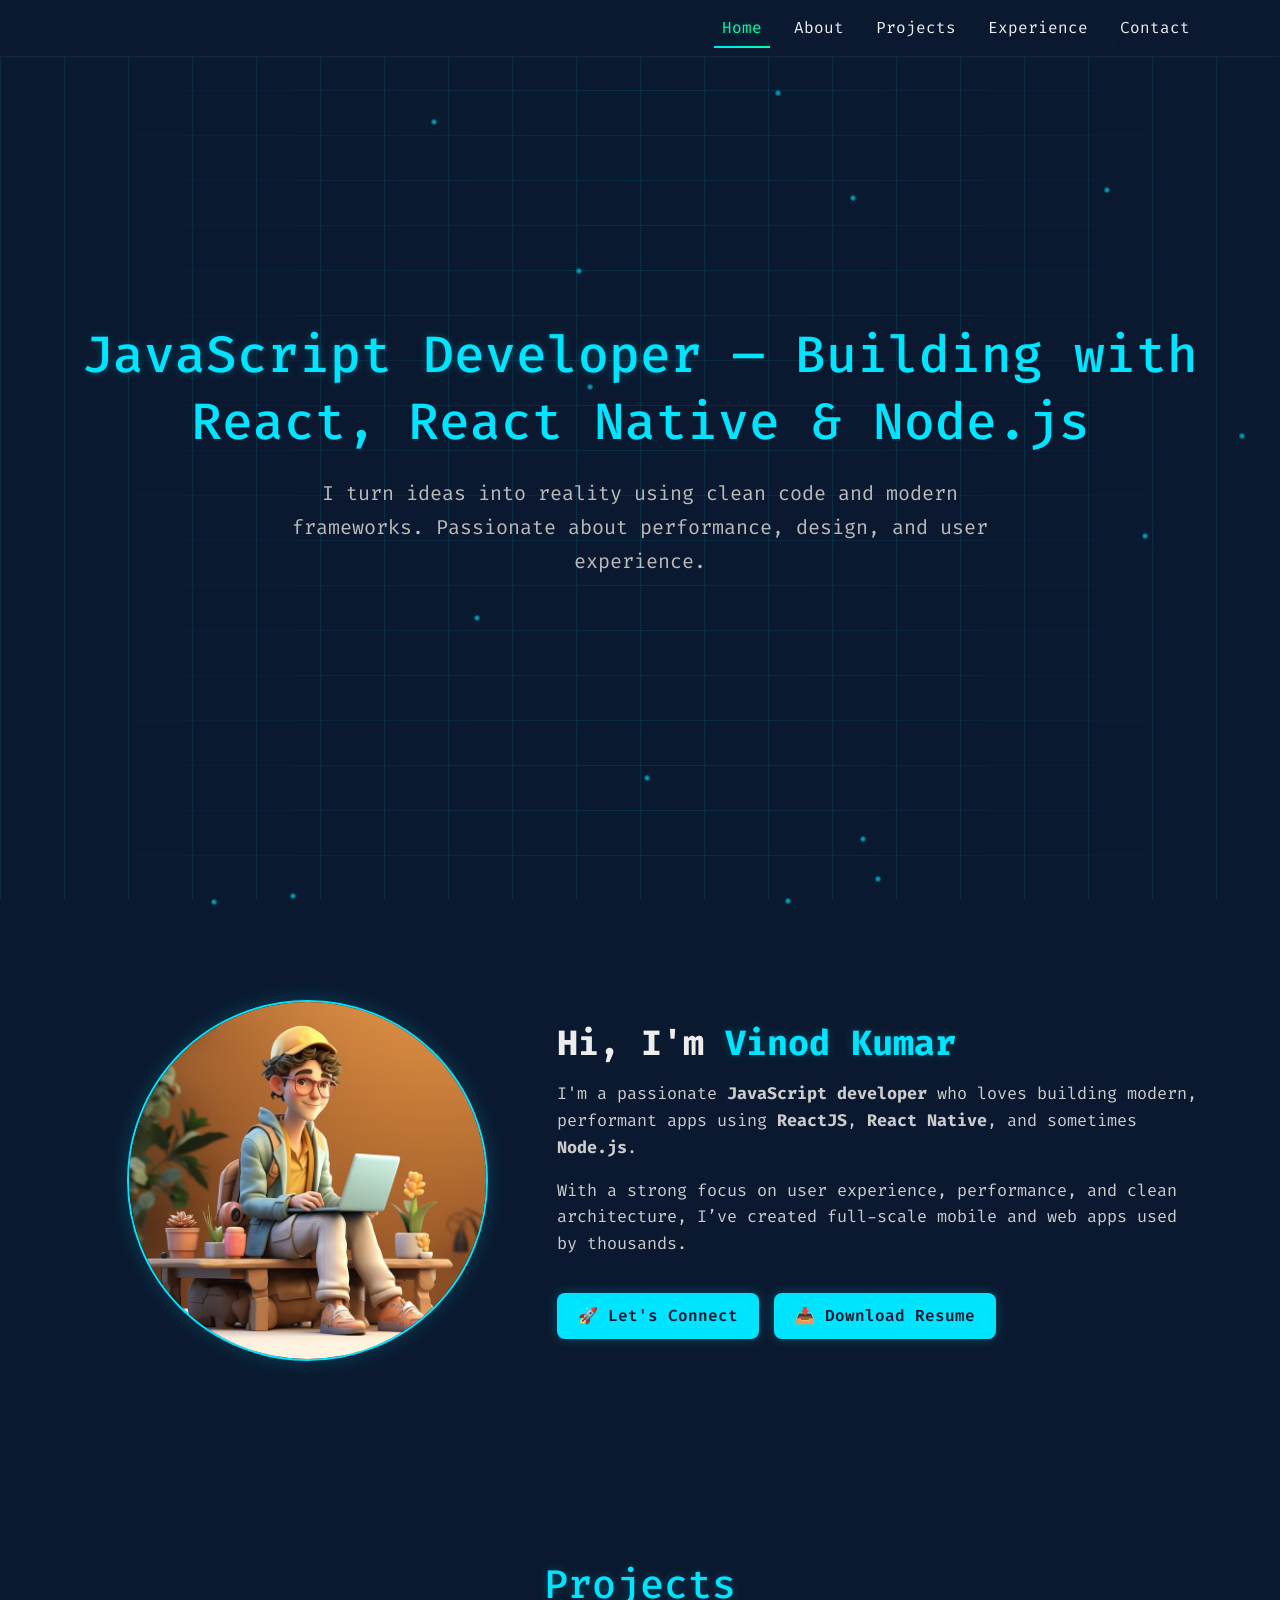
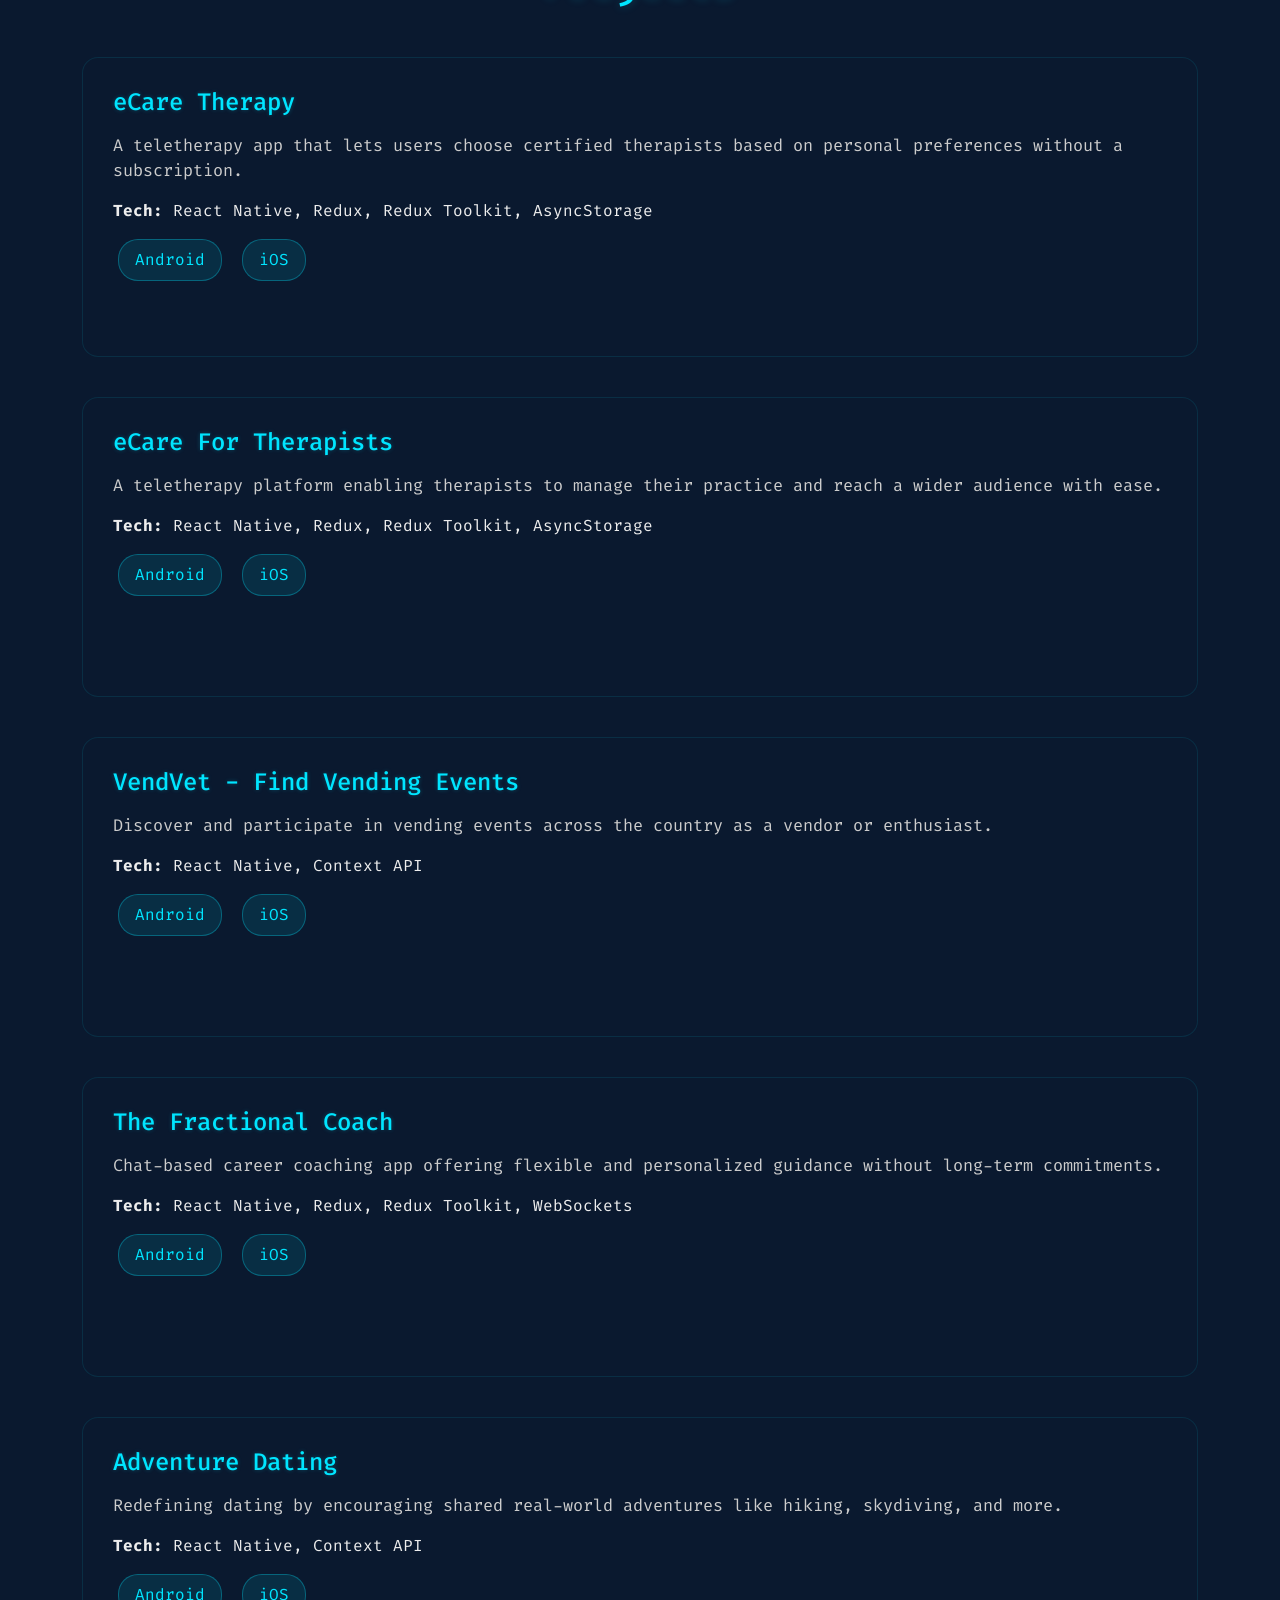
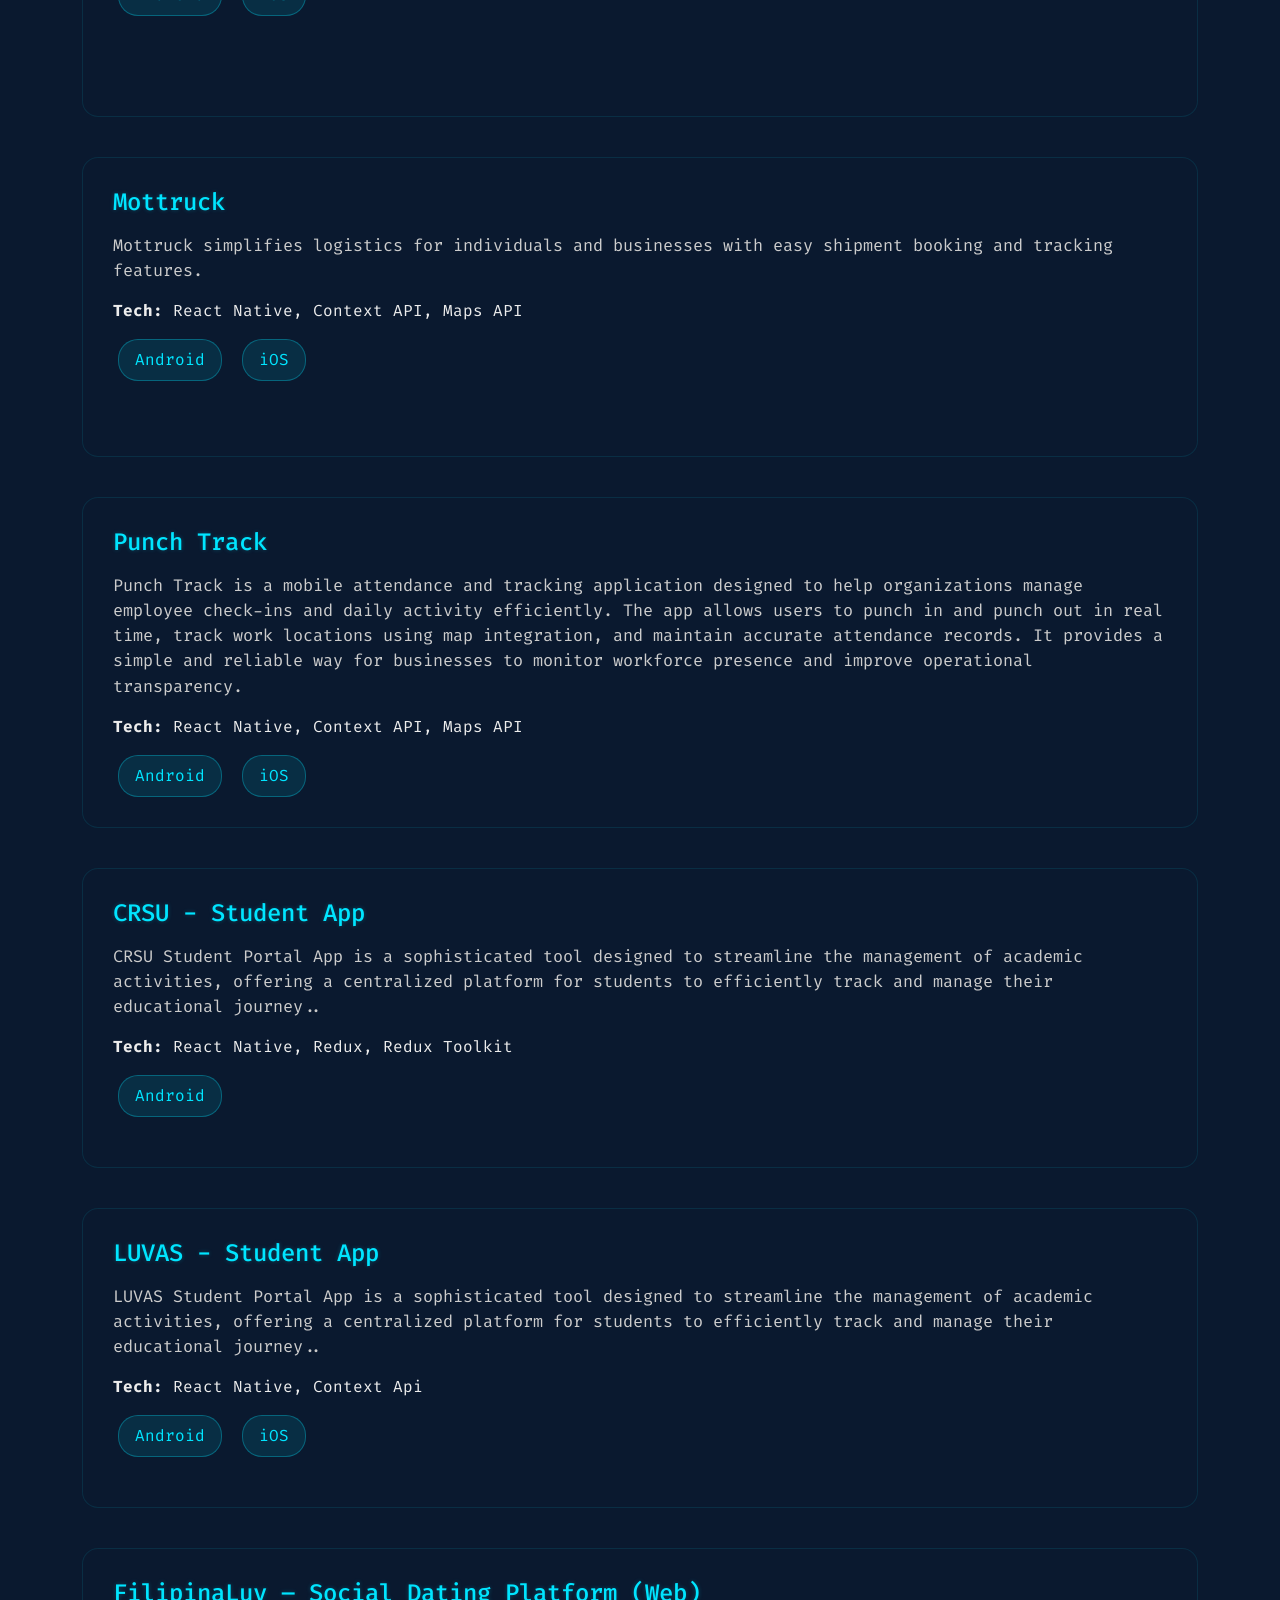
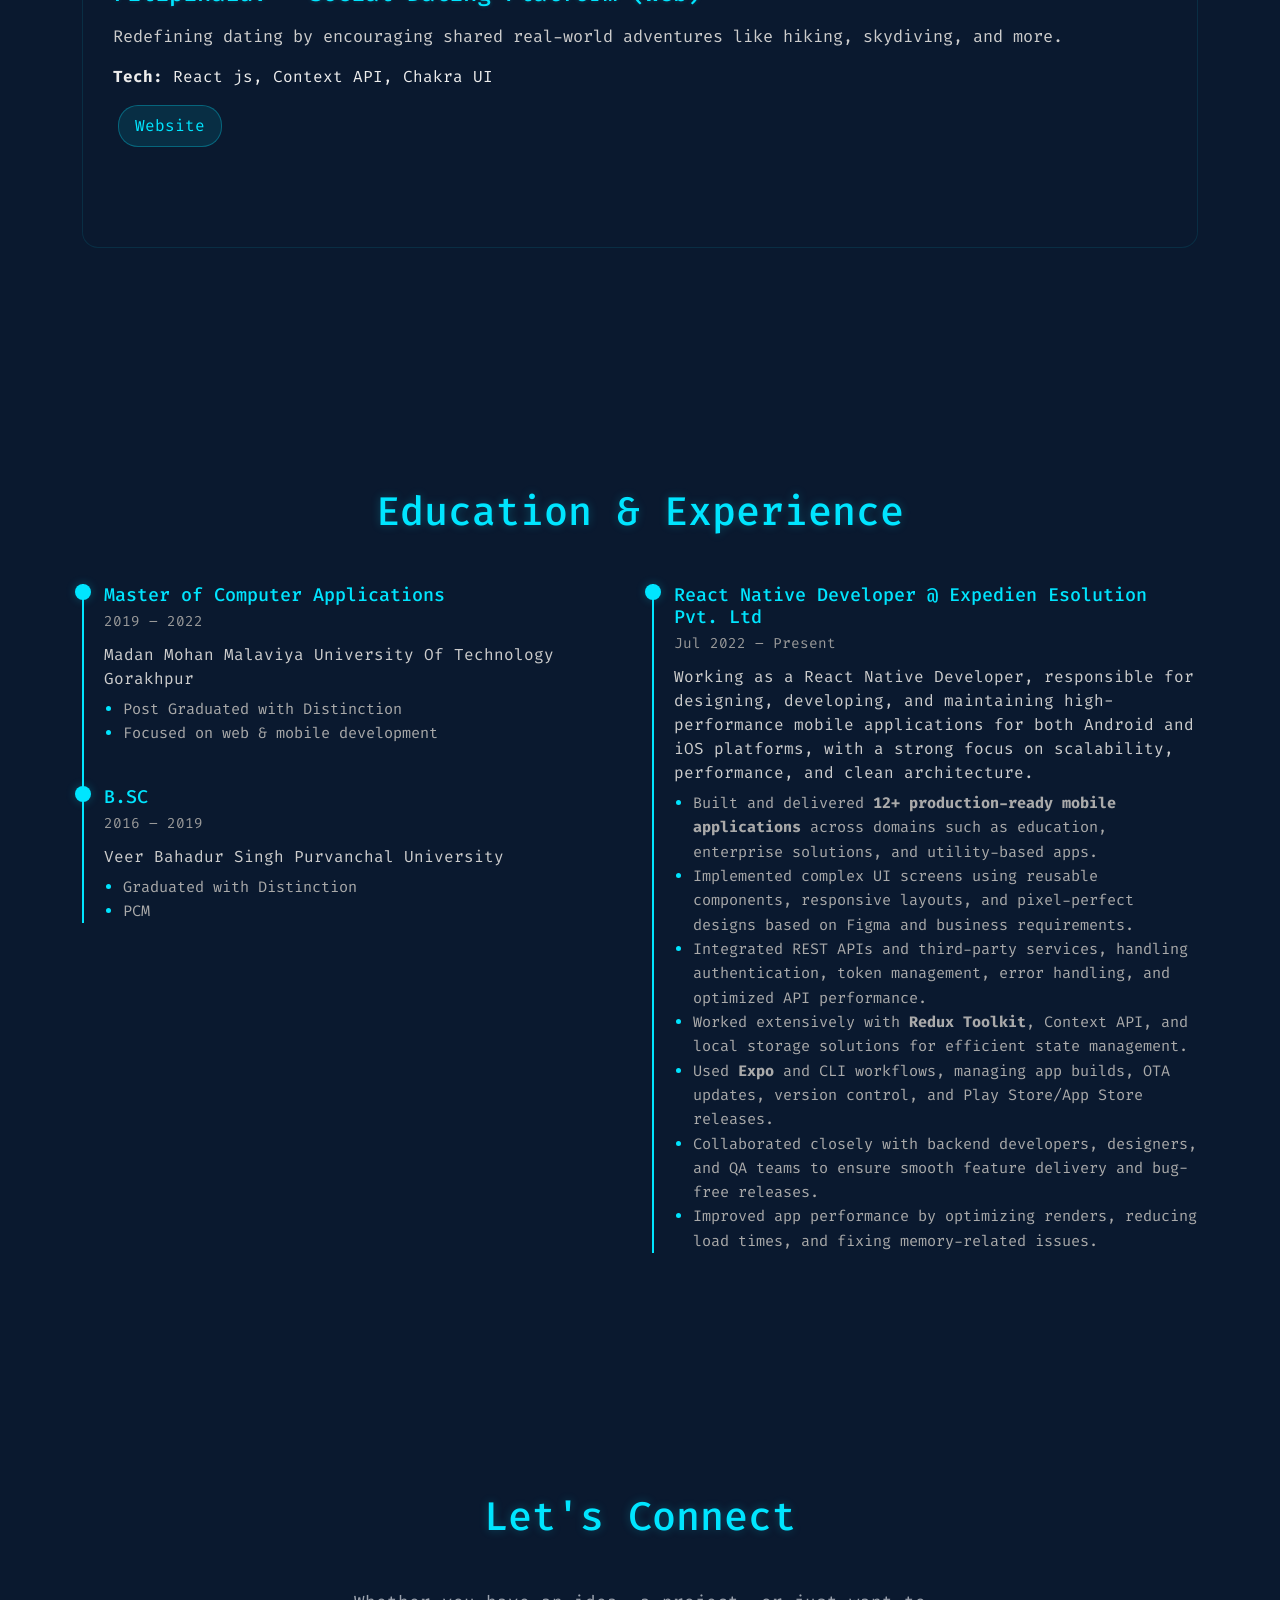
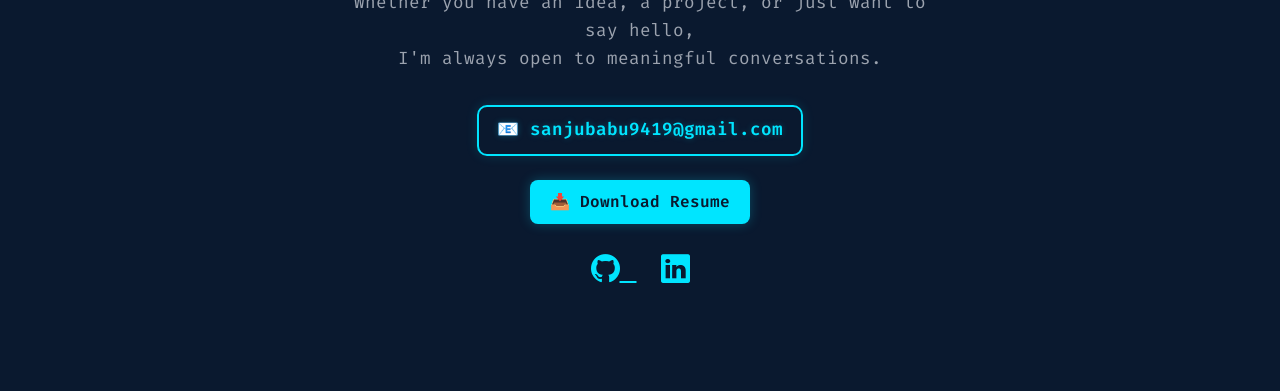
==== commit 829f736b: "Update index-1.html" ====
--- a/index-1.html
+++ b/index-1.html
@@ -21,7 +21,7 @@
   <body>
     <nav class="navbar fixed-top navbar-expand-lg custom-navbar">
       <div class="container">
-        <a class="navbar-brand text-primary-glow" href="#home">Sanjay Kumar</a>
+        <!---<a class="navbar-brand text-primary-glow" href="#home">Sanjay Kumar</a>--->
         <button
           class="navbar-toggler"
           type="button"
